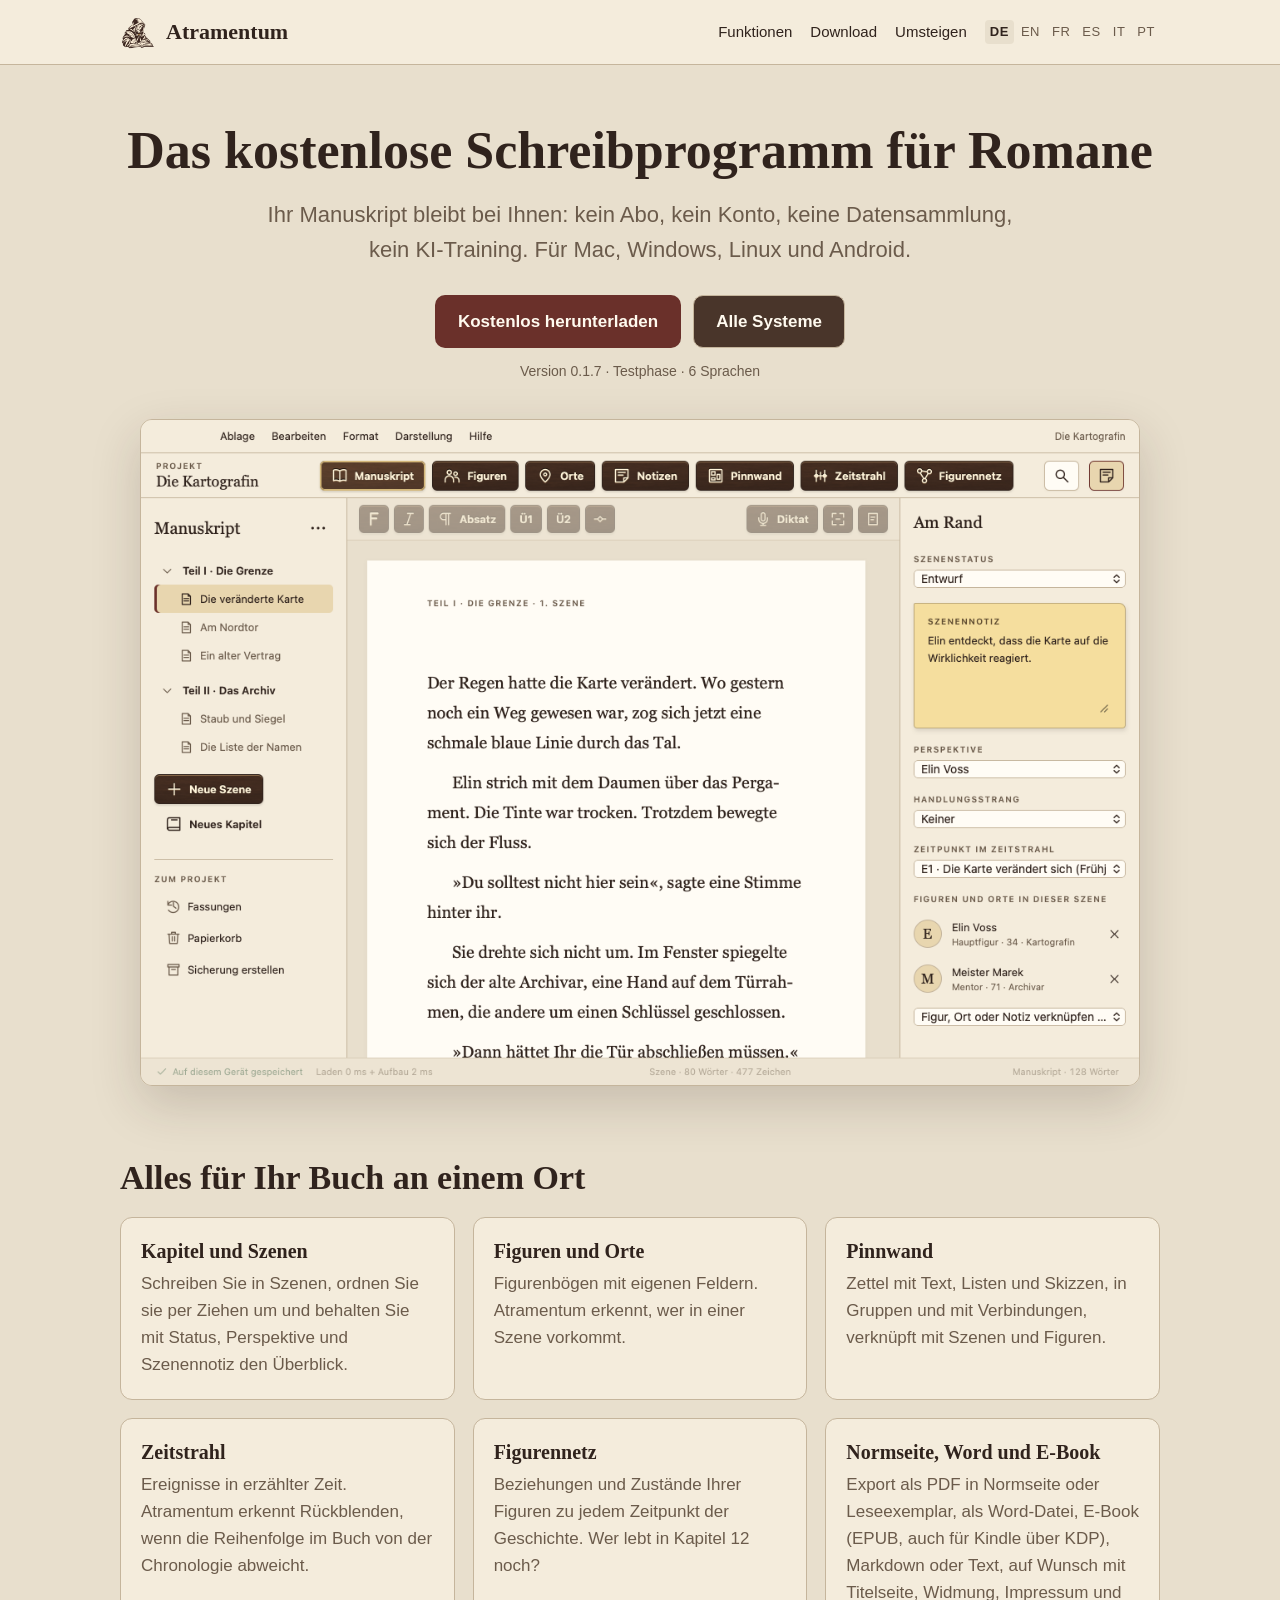
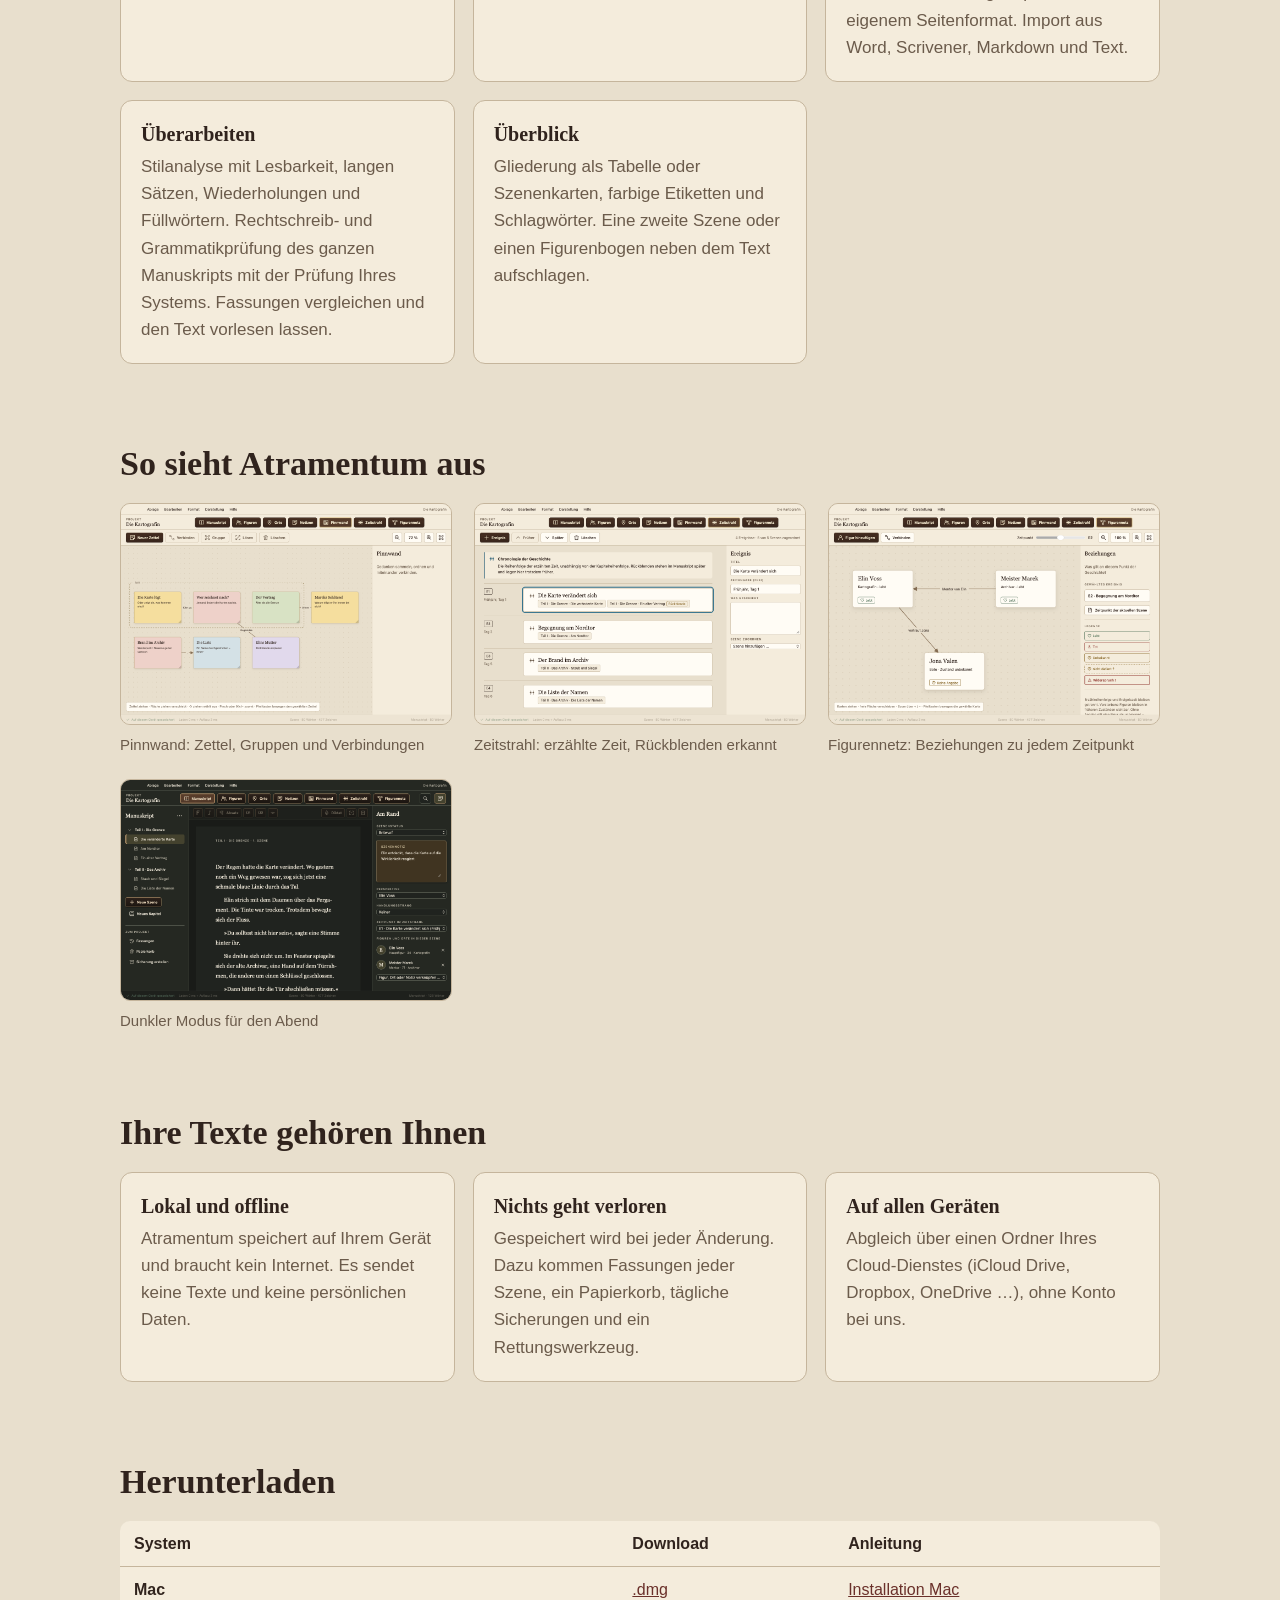
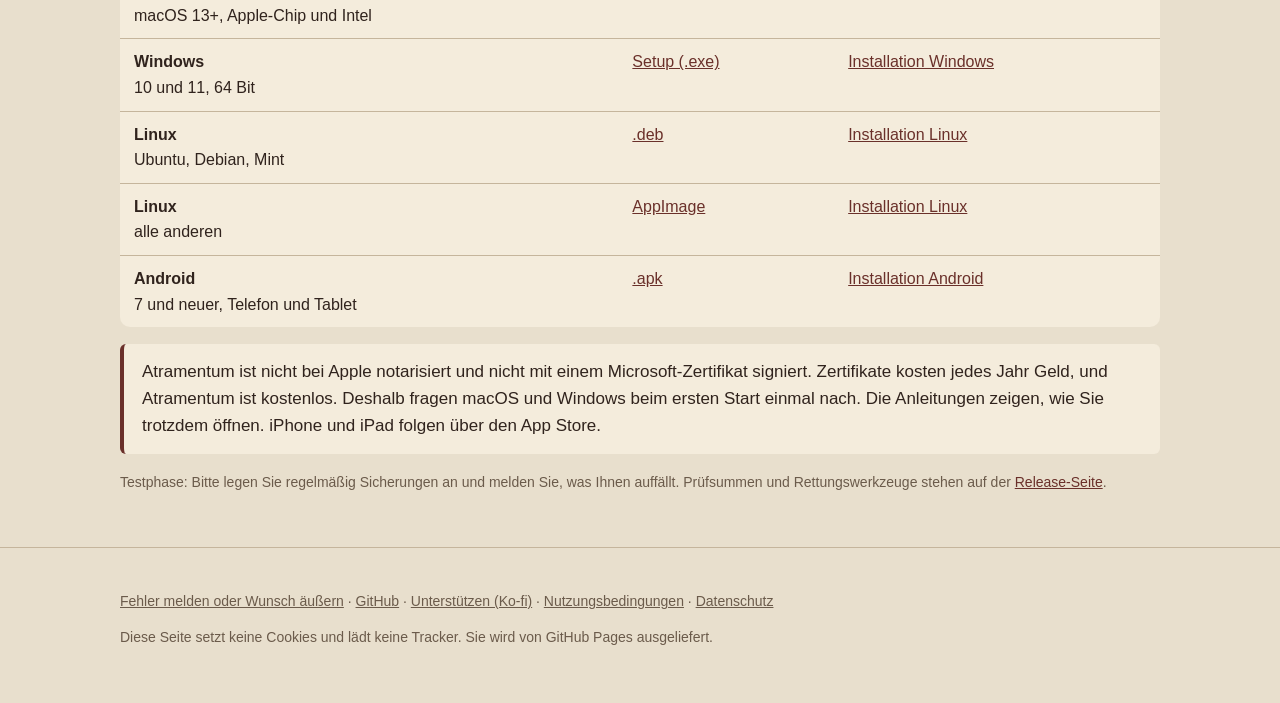
==== docs/index.html @ 3f804d1e "Webseite: Version 0.1.7" ====
<!doctype html>
<html lang="de">
<head>
<meta charset="utf-8">
<meta name="viewport" content="width=device-width, initial-scale=1">
<title>Atramentum – kostenloses Schreibprogramm für Romane</title>
<meta name="description" content="Atramentum ist ein kostenloses Schreibprogramm für Romane: Kapitel und Szenen, Figuren, Pinnwand, Zeitstrahl und Figurennetz. Offline, ohne Abo, ohne Konto. Für Mac, Windows, Linux und Android.">
<link rel="canonical" href="https://sammielpadre.github.io/Atramentum/">
<link rel="alternate" hreflang="de" href="https://sammielpadre.github.io/Atramentum/">
<link rel="alternate" hreflang="en" href="https://sammielpadre.github.io/Atramentum/en/">
<link rel="alternate" hreflang="fr" href="https://sammielpadre.github.io/Atramentum/fr/">
<link rel="alternate" hreflang="es" href="https://sammielpadre.github.io/Atramentum/es/">
<link rel="alternate" hreflang="it" href="https://sammielpadre.github.io/Atramentum/it/">
<link rel="alternate" hreflang="pt" href="https://sammielpadre.github.io/Atramentum/pt/">
<link rel="alternate" hreflang="x-default" href="https://sammielpadre.github.io/Atramentum/en/">
<meta property="og:type" content="website">
<meta property="og:title" content="Atramentum – kostenloses Schreibprogramm für Romane">
<meta property="og:description" content="Kein Abo, kein Konto, keine Datensammlung, kein KI-Training. Für Mac, Windows, Linux und Android.">
<meta property="og:image" content="https://sammielpadre.github.io/Atramentum/vorschau.png">
<meta property="og:url" content="https://sammielpadre.github.io/Atramentum/">
<meta name="twitter:card" content="summary_large_image">
<link rel="icon" type="image/png" href="symbol.png">
<link rel="stylesheet" href="seite.css">
<script type="application/ld+json">
{"@context":"https://schema.org","@type":"SoftwareApplication","name":"Atramentum","applicationCategory":"ProductivityApplication",
 "operatingSystem":"macOS, Windows, Linux, Android","offers":{"@type":"Offer","price":"0","priceCurrency":"EUR"},
 "url":"https://sammielpadre.github.io/Atramentum/","inLanguage":["de","en","fr","es","pt","it"]}
</script>
</head>
<body>
<header class="kopf">
  <div class="huelle">
    <a class="marke" href="./"><img src="symbol.png" alt="" width="36" height="36">Atramentum</a>
    <nav class="oben" aria-label="Hauptmenü">
      <a href="#funktionen">Funktionen</a>
      <a href="#download">Download</a>
      <a href="alternative.html">Umsteigen</a>
      <span class="sprachwahl" aria-label="Language"><a href="./" lang="de" title="Deutsch" aria-current="true">DE</a><a href="en/" hreflang="en" lang="en" title="English">EN</a><a href="fr/" hreflang="fr" lang="fr" title="Français">FR</a><a href="es/" hreflang="es" lang="es" title="Español">ES</a><a href="it/" hreflang="it" lang="it" title="Italiano">IT</a><a href="pt/" hreflang="pt" lang="pt" title="Português">PT</a></span>
    </nav>
  </div>
</header>

<main>
  <div class="huelle held">
    <h1>Das kostenlose Schreibprogramm für Romane</h1>
    <p class="unterzeile">Ihr Manuskript bleibt bei Ihnen: kein Abo, kein Konto, keine Datensammlung, kein KI-Training. Für Mac, Windows, Linux und Android.</p>
    <div class="knoepfe">
      <a class="knopf haupt" href="https://github.com/SammiElPadre/Atramentum/releases/latest" data-hauptdownload="Für {system} herunterladen">Kostenlos herunterladen</a>
      <a class="knopf" href="#download">Alle Systeme</a>
    </div>
    <p class="klein">Version <span data-version>0.1.7</span> · Testphase · 6 Sprachen<span data-downloads hidden> · <span data-zahl></span> Downloads</span></p>
    <img class="bildschirm" src="bilder/manuskript.png" width="1200" height="800" alt="Atramentum mit Kapiteln und Szenen links, dem Text in der Mitte und den Szenenangaben am Rand">
  </div>

  <section id="funktionen">
    <div class="huelle">
      <h2>Alles für Ihr Buch an einem Ort</h2>
      <div class="raster">
        <div class="karte"><h3>Kapitel und Szenen</h3><p>Schreiben Sie in Szenen, ordnen Sie sie per Ziehen um und behalten Sie mit Status, Perspektive und Szenennotiz den Überblick.</p></div>
        <div class="karte"><h3>Figuren und Orte</h3><p>Figurenbögen mit eigenen Feldern. Atramentum erkennt, wer in einer Szene vorkommt.</p></div>
        <div class="karte"><h3>Pinnwand</h3><p>Zettel mit Text, Listen und Skizzen, in Gruppen und mit Verbindungen, verknüpft mit Szenen und Figuren.</p></div>
        <div class="karte"><h3>Zeitstrahl</h3><p>Ereignisse in erzählter Zeit. Atramentum erkennt Rückblenden, wenn die Reihenfolge im Buch von der Chronologie abweicht.</p></div>
        <div class="karte"><h3>Figurennetz</h3><p>Beziehungen und Zustände Ihrer Figuren zu jedem Zeitpunkt der Geschichte. Wer lebt in Kapitel 12 noch?</p></div>
        <div class="karte"><h3>Normseite, Word und E-Book</h3><p>Export als PDF in Normseite oder Leseexemplar, als Word-Datei, E-Book (EPUB, auch für Kindle über KDP), Markdown oder Text, auf Wunsch mit Titelseite, Widmung, Impressum und eigenem Seitenformat. Import aus Word, Scrivener, Markdown und Text.</p></div>
        <div class="karte"><h3>Überarbeiten</h3><p>Stilanalyse mit Lesbarkeit, langen Sätzen, Wiederholungen und Füllwörtern. Rechtschreib- und Grammatikprüfung des ganzen Manuskripts mit der Prüfung Ihres Systems. Fassungen vergleichen und den Text vorlesen lassen.</p></div>
        <div class="karte"><h3>Überblick</h3><p>Gliederung als Tabelle oder Szenenkarten, farbige Etiketten und Schlagwörter. Eine zweite Szene oder einen Figurenbogen neben dem Text aufschlagen.</p></div>
      </div>
    </div>
  </section>

  <section>
    <div class="huelle">
      <h2>So sieht Atramentum aus</h2>
      <div class="ansichten">
        <figure><img src="bilder/pinnwand.png" width="1200" height="800" alt="Pinnwand mit farbigen Zetteln, einer Gruppe und Verbindungen" loading="lazy"><figcaption>Pinnwand: Zettel, Gruppen und Verbindungen</figcaption></figure>
        <figure><img src="bilder/zeitstrahl.png" width="1200" height="800" alt="Zeitstrahl mit Ereignissen und zugeordneten Szenen" loading="lazy"><figcaption>Zeitstrahl: erzählte Zeit, Rückblenden erkannt</figcaption></figure>
        <figure><img src="bilder/figurennetz.png" width="1200" height="800" alt="Figurennetz mit drei Figuren und ihren Beziehungen" loading="lazy"><figcaption>Figurennetz: Beziehungen zu jedem Zeitpunkt</figcaption></figure>
        <figure><img src="bilder/manuskript-dunkel.png" width="1200" height="800" alt="Manuskript im dunklen Modus" loading="lazy"><figcaption>Dunkler Modus für den Abend</figcaption></figure>
      </div>
    </div>
  </section>

  <section>
    <div class="huelle">
      <h2>Ihre Texte gehören Ihnen</h2>
      <div class="raster">
        <div class="karte"><h3>Lokal und offline</h3><p>Atramentum speichert auf Ihrem Gerät und braucht kein Internet. Es sendet keine Texte und keine persönlichen Daten.</p></div>
        <div class="karte"><h3>Nichts geht verloren</h3><p>Gespeichert wird bei jeder Änderung. Dazu kommen Fassungen jeder Szene, ein Papierkorb, tägliche Sicherungen und ein Rettungswerkzeug.</p></div>
        <div class="karte"><h3>Auf allen Geräten</h3><p>Abgleich über einen Ordner Ihres Cloud-Dienstes (iCloud Drive, Dropbox, OneDrive …), ohne Konto bei uns.</p></div>
      </div>
    </div>
  </section>

  <section id="download">
    <div class="huelle">
      <h2>Herunterladen</h2>
      <div class="tabelle-huelle">
        <table>
          <thead><tr><th>System</th><th>Download</th><th>Anleitung</th></tr></thead>
          <tbody>
            <tr><td><strong>Mac</strong><br>macOS 13+, Apple-Chip und Intel</td><td><a data-plattform="mac" href="https://github.com/SammiElPadre/Atramentum/releases/latest">.dmg</a></td><td><a href="https://github.com/SammiElPadre/Atramentum/blob/main/docs/Installation-Mac.txt">Installation Mac</a></td></tr>
            <tr><td><strong>Windows</strong><br>10 und 11, 64 Bit</td><td><a data-plattform="windows" href="https://github.com/SammiElPadre/Atramentum/releases/latest">Setup (.exe)</a></td><td><a href="https://github.com/SammiElPadre/Atramentum/blob/main/docs/Installation-Windows.txt">Installation Windows</a></td></tr>
            <tr><td><strong>Linux</strong><br>Ubuntu, Debian, Mint</td><td><a data-plattform="linux-deb" href="https://github.com/SammiElPadre/Atramentum/releases/latest">.deb</a></td><td><a href="https://github.com/SammiElPadre/Atramentum/blob/main/docs/Installation-Linux.txt">Installation Linux</a></td></tr>
            <tr><td><strong>Linux</strong><br>alle anderen</td><td><a data-plattform="linux-appimage" href="https://github.com/SammiElPadre/Atramentum/releases/latest">AppImage</a></td><td><a href="https://github.com/SammiElPadre/Atramentum/blob/main/docs/Installation-Linux.txt">Installation Linux</a></td></tr>
            <tr><td><strong>Android</strong><br>7 und neuer, Telefon und Tablet</td><td><a data-plattform="android" href="https://github.com/SammiElPadre/Atramentum/releases/latest">.apk</a></td><td><a href="https://github.com/SammiElPadre/Atramentum/blob/main/docs/Installation-Android.txt">Installation Android</a></td></tr>
          </tbody>
        </table>
      </div>
      <p class="hinweis">Atramentum ist nicht bei Apple notarisiert und nicht mit einem Microsoft-Zertifikat signiert. Zertifikate kosten jedes Jahr Geld, und Atramentum ist kostenlos. Deshalb fragen macOS und Windows beim ersten Start einmal nach. Die Anleitungen zeigen, wie Sie trotzdem öffnen. iPhone und iPad folgen über den App Store.</p>
      <p class="klein">Testphase: Bitte legen Sie regelmäßig Sicherungen an und melden Sie, was Ihnen auffällt. Prüfsummen und Rettungswerkzeuge stehen auf der <a href="https://github.com/SammiElPadre/Atramentum/releases/latest">Release-Seite</a>.</p>
    </div>
  </section>
</main>

<footer class="fuss">
  <div class="huelle">
    <p><a href="https://github.com/SammiElPadre/Atramentum/issues/new/choose">Fehler melden oder Wunsch äußern</a> · <a href="https://github.com/SammiElPadre/Atramentum">GitHub</a> · <a href="https://ko-fi.com/sammielpadre">Unterstützen (Ko-fi)</a> · <a href="https://github.com/SammiElPadre/Atramentum/blob/main/LIZENZ.txt">Nutzungsbedingungen</a> · <a href="datenschutz.html">Datenschutz</a></p>
    <p>Diese Seite setzt keine Cookies und lädt keine Tracker. Sie wird von GitHub Pages ausgeliefert.</p>
  </div>
</footer>
<script src="seite.js"></script>
</body>
</html>
---- docs/seite.css ----
/* Webseite von Atramentum: Farben wie in der App (tokens.css), keine externen Schriften oder Skripte. */
:root {
  --canvas: #E8DFCD; --surface: #F4ECDC; --ink: #30231D; --muted: #6B5B4B; --border: #C5B59C;
  --accent: #6A302A; --accent-text: #FFFAEF; --wood: #49352A; --wood-text: #FFFAEF; --paper: #FFFDF8;
  --serif: "Iowan Old Style", "Palatino Linotype", Palatino, "Book Antiqua", Georgia, serif;
  --sans: -apple-system, BlinkMacSystemFont, "Segoe UI", Roboto, "Helvetica Neue", Arial, sans-serif;
  color-scheme: light dark;
}
@media (prefers-color-scheme: dark) {
  :root {
    --canvas: #191B18; --surface: #252822; --ink: #EEE7D8; --muted: #B9B4A5; --border: #74796B;
    --accent: #E0B583; --accent-text: #272117; --wood: #36291F; --wood-text: #EEE7D8; --paper: #2B2E28;
  }
}
* { box-sizing: border-box; }
html { -webkit-text-size-adjust: 100%; }
body { margin: 0; background: var(--canvas); color: var(--ink); font: 17px/1.6 var(--sans); }
a { color: var(--accent); }
img { max-width: 100%; height: auto; display: block; }
.huelle { max-width: 1080px; margin: 0 auto; padding: 0 20px; }

header.kopf { background: var(--surface); border-bottom: 1px solid var(--border); }
header.kopf .huelle { display: flex; align-items: center; gap: 12px; min-height: 64px; flex-wrap: wrap; }
.marke { display: flex; align-items: center; gap: 10px; text-decoration: none; color: var(--ink); font: 600 22px var(--serif); margin-right: auto; }
.marke img { width: 36px; height: 36px; }
nav.oben { display: flex; gap: 18px; flex-wrap: wrap; font-size: 15px; }
nav.oben a { color: var(--ink); text-decoration: none; }
nav.oben a:hover { text-decoration: underline; }

.held { padding: 56px 0 32px; text-align: center; }
.held h1 { font: 600 clamp(32px, 6vw, 52px)/1.15 var(--serif); margin: 0 0 16px; }
.held .unterzeile { font-size: clamp(18px, 2.4vw, 22px); color: var(--muted); max-width: 760px; margin: 0 auto 28px; }
.knoepfe { display: flex; gap: 12px; justify-content: center; flex-wrap: wrap; }
.knopf { display: inline-flex; align-items: center; gap: 8px; padding: 12px 22px; border-radius: 10px; font-weight: 600;
  text-decoration: none; background: var(--wood); color: var(--wood-text); border: 1px solid var(--border); }
.knopf.haupt { background: var(--accent); color: var(--accent-text); border-color: transparent; }
.knopf:hover { filter: brightness(1.08); }
.klein { font-size: 14px; color: var(--muted); margin-top: 12px; }
.bildschirm { margin: 36px auto 0; max-width: 1000px; border-radius: 12px; overflow: hidden; border: 1px solid var(--border);
  box-shadow: 0 18px 50px rgba(48, 35, 29, 0.18); }

section { padding: 40px 0; }
h2 { font: 600 clamp(26px, 3.4vw, 34px)/1.2 var(--serif); margin: 0 0 18px; }
h3 { font: 600 20px/1.3 var(--serif); margin: 0 0 6px; }
.raster { display: grid; grid-template-columns: repeat(auto-fit, minmax(260px, 1fr)); gap: 18px; }
.karte { background: var(--surface); border: 1px solid var(--border); border-radius: 12px; padding: 20px; }
.karte p { margin: 0; color: var(--muted); }

.ansichten { display: grid; grid-template-columns: repeat(auto-fit, minmax(300px, 1fr)); gap: 22px; }
.ansichten figure { margin: 0; }
.ansichten img { border-radius: 10px; border: 1px solid var(--border); }
.ansichten figcaption { font-size: 15px; color: var(--muted); margin-top: 8px; }

.tabelle-huelle { overflow-x: auto; }
table { border-collapse: collapse; width: 100%; background: var(--surface); border-radius: 10px; overflow: hidden; font-size: 16px; }
th, td { text-align: left; padding: 10px 14px; border-bottom: 1px solid var(--border); vertical-align: top; }
th { font-weight: 600; }
tr:last-child td { border-bottom: 0; }

.hinweis { background: var(--surface); border-left: 4px solid var(--accent); padding: 14px 18px; border-radius: 6px; }
footer.fuss { border-top: 1px solid var(--border); padding: 28px 0 40px; font-size: 14px; color: var(--muted); }
footer.fuss a { color: var(--muted); }
@media (max-width: 600px) {
  .held { padding-top: 36px; }
  nav.oben { gap: 12px; }
}
/* Sprachwahl im Kopf: Kürzel, aktuelle Sprache hervorgehoben */
.sprachwahl { display: inline-flex; gap: 2px; }
nav.oben .sprachwahl a { font-size: 13px; letter-spacing: .04em; padding: 2px 5px; border-radius: 4px; color: var(--muted); }
nav.oben .sprachwahl a[aria-current] { color: var(--ink); font-weight: 600; background: var(--canvas); }
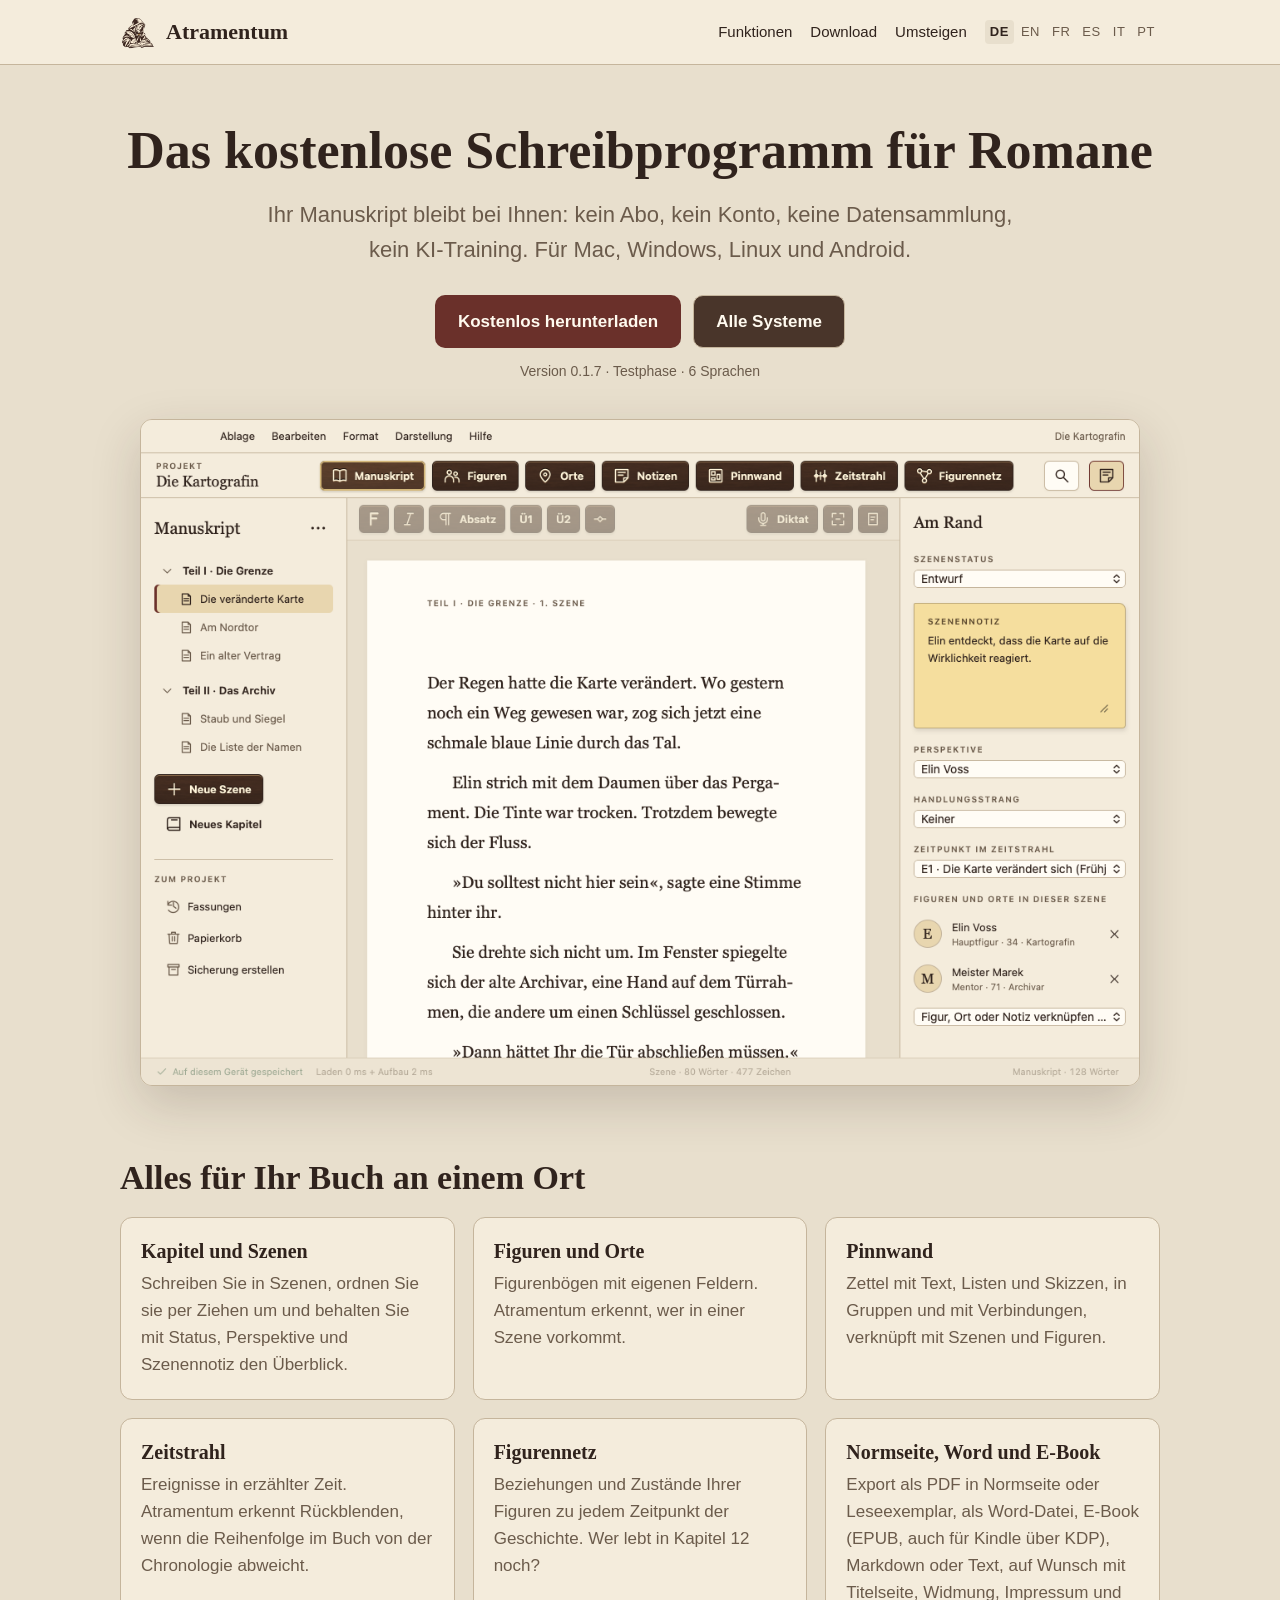
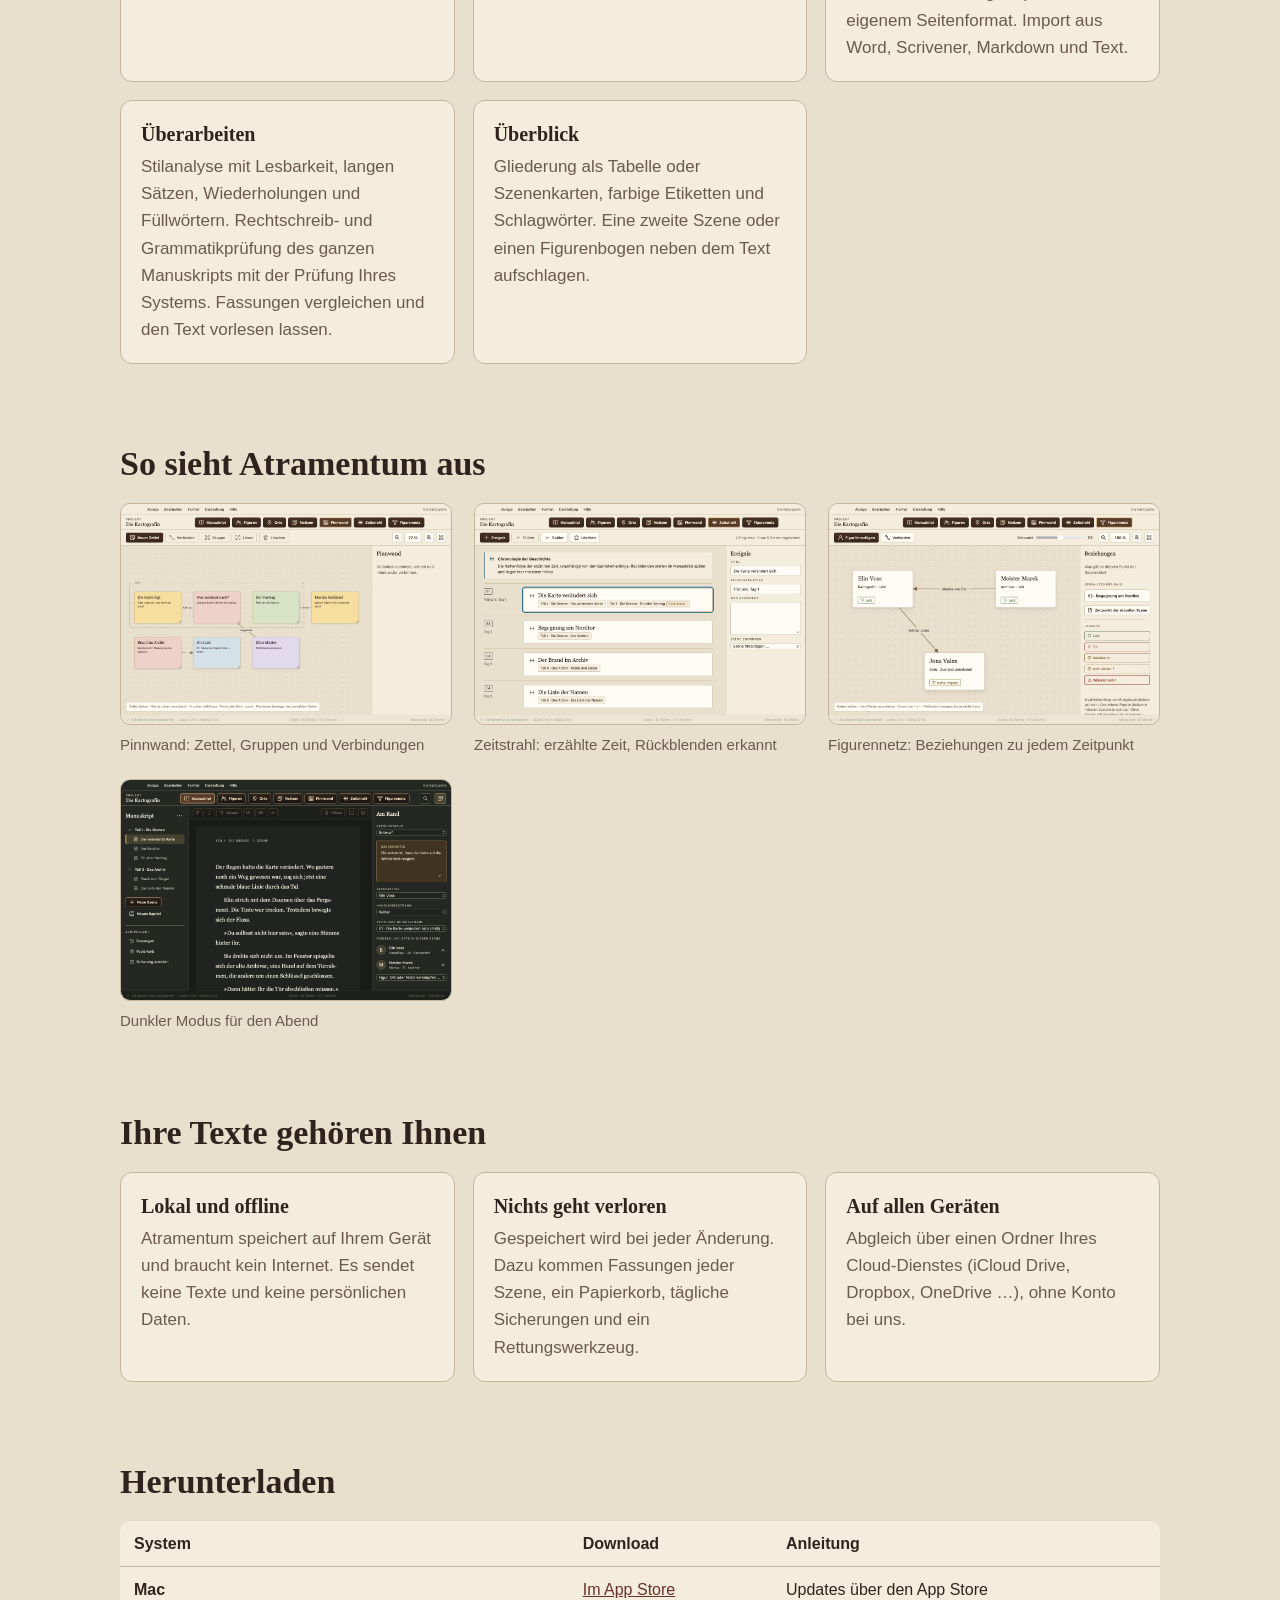
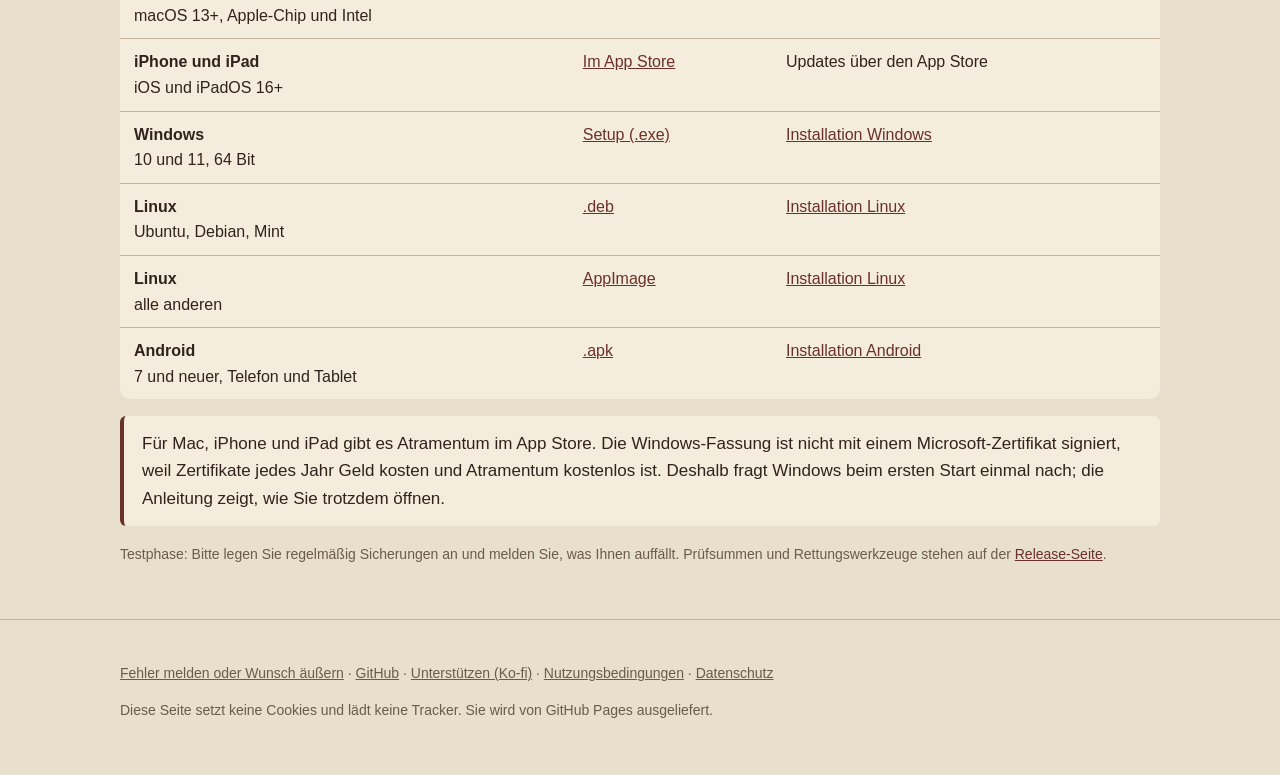
==== commit 714ff670: "Webseite: Mac, iPhone und iPad über den App Store; Hinweis zur Signatur nur noch Windows" ====
--- a/docs/index.html
+++ b/docs/index.html
@@ -98,7 +98,8 @@
         <table>
           <thead><tr><th>System</th><th>Download</th><th>Anleitung</th></tr></thead>
           <tbody>
-            <tr><td><strong>Mac</strong><br>macOS 13+, Apple-Chip und Intel</td><td><a data-plattform="mac" href="https://github.com/SammiElPadre/Atramentum/releases/latest">.dmg</a></td><td><a href="https://github.com/SammiElPadre/Atramentum/blob/main/docs/Installation-Mac.txt">Installation Mac</a></td></tr>
+            <tr><td><strong>Mac</strong><br>macOS 13+, Apple-Chip und Intel</td><td><a href="https://apps.apple.com/app/id6834542214">Im App Store</a></td><td>Updates über den App Store</td></tr>
+            <tr><td><strong>iPhone und iPad</strong><br>iOS und iPadOS 16+</td><td><a href="https://apps.apple.com/app/id6834542214">Im App Store</a></td><td>Updates über den App Store</td></tr>
             <tr><td><strong>Windows</strong><br>10 und 11, 64 Bit</td><td><a data-plattform="windows" href="https://github.com/SammiElPadre/Atramentum/releases/latest">Setup (.exe)</a></td><td><a href="https://github.com/SammiElPadre/Atramentum/blob/main/docs/Installation-Windows.txt">Installation Windows</a></td></tr>
             <tr><td><strong>Linux</strong><br>Ubuntu, Debian, Mint</td><td><a data-plattform="linux-deb" href="https://github.com/SammiElPadre/Atramentum/releases/latest">.deb</a></td><td><a href="https://github.com/SammiElPadre/Atramentum/blob/main/docs/Installation-Linux.txt">Installation Linux</a></td></tr>
             <tr><td><strong>Linux</strong><br>alle anderen</td><td><a data-plattform="linux-appimage" href="https://github.com/SammiElPadre/Atramentum/releases/latest">AppImage</a></td><td><a href="https://github.com/SammiElPadre/Atramentum/blob/main/docs/Installation-Linux.txt">Installation Linux</a></td></tr>
@@ -106,7 +107,7 @@
           </tbody>
         </table>
       </div>
-      <p class="hinweis">Atramentum ist nicht bei Apple notarisiert und nicht mit einem Microsoft-Zertifikat signiert. Zertifikate kosten jedes Jahr Geld, und Atramentum ist kostenlos. Deshalb fragen macOS und Windows beim ersten Start einmal nach. Die Anleitungen zeigen, wie Sie trotzdem öffnen. iPhone und iPad folgen über den App Store.</p>
+      <p class="hinweis">Für Mac, iPhone und iPad gibt es Atramentum im App Store. Die Windows-Fassung ist nicht mit einem Microsoft-Zertifikat signiert, weil Zertifikate jedes Jahr Geld kosten und Atramentum kostenlos ist. Deshalb fragt Windows beim ersten Start einmal nach; die Anleitung zeigt, wie Sie trotzdem öffnen.</p>
       <p class="klein">Testphase: Bitte legen Sie regelmäßig Sicherungen an und melden Sie, was Ihnen auffällt. Prüfsummen und Rettungswerkzeuge stehen auf der <a href="https://github.com/SammiElPadre/Atramentum/releases/latest">Release-Seite</a>.</p>
     </div>
   </section>
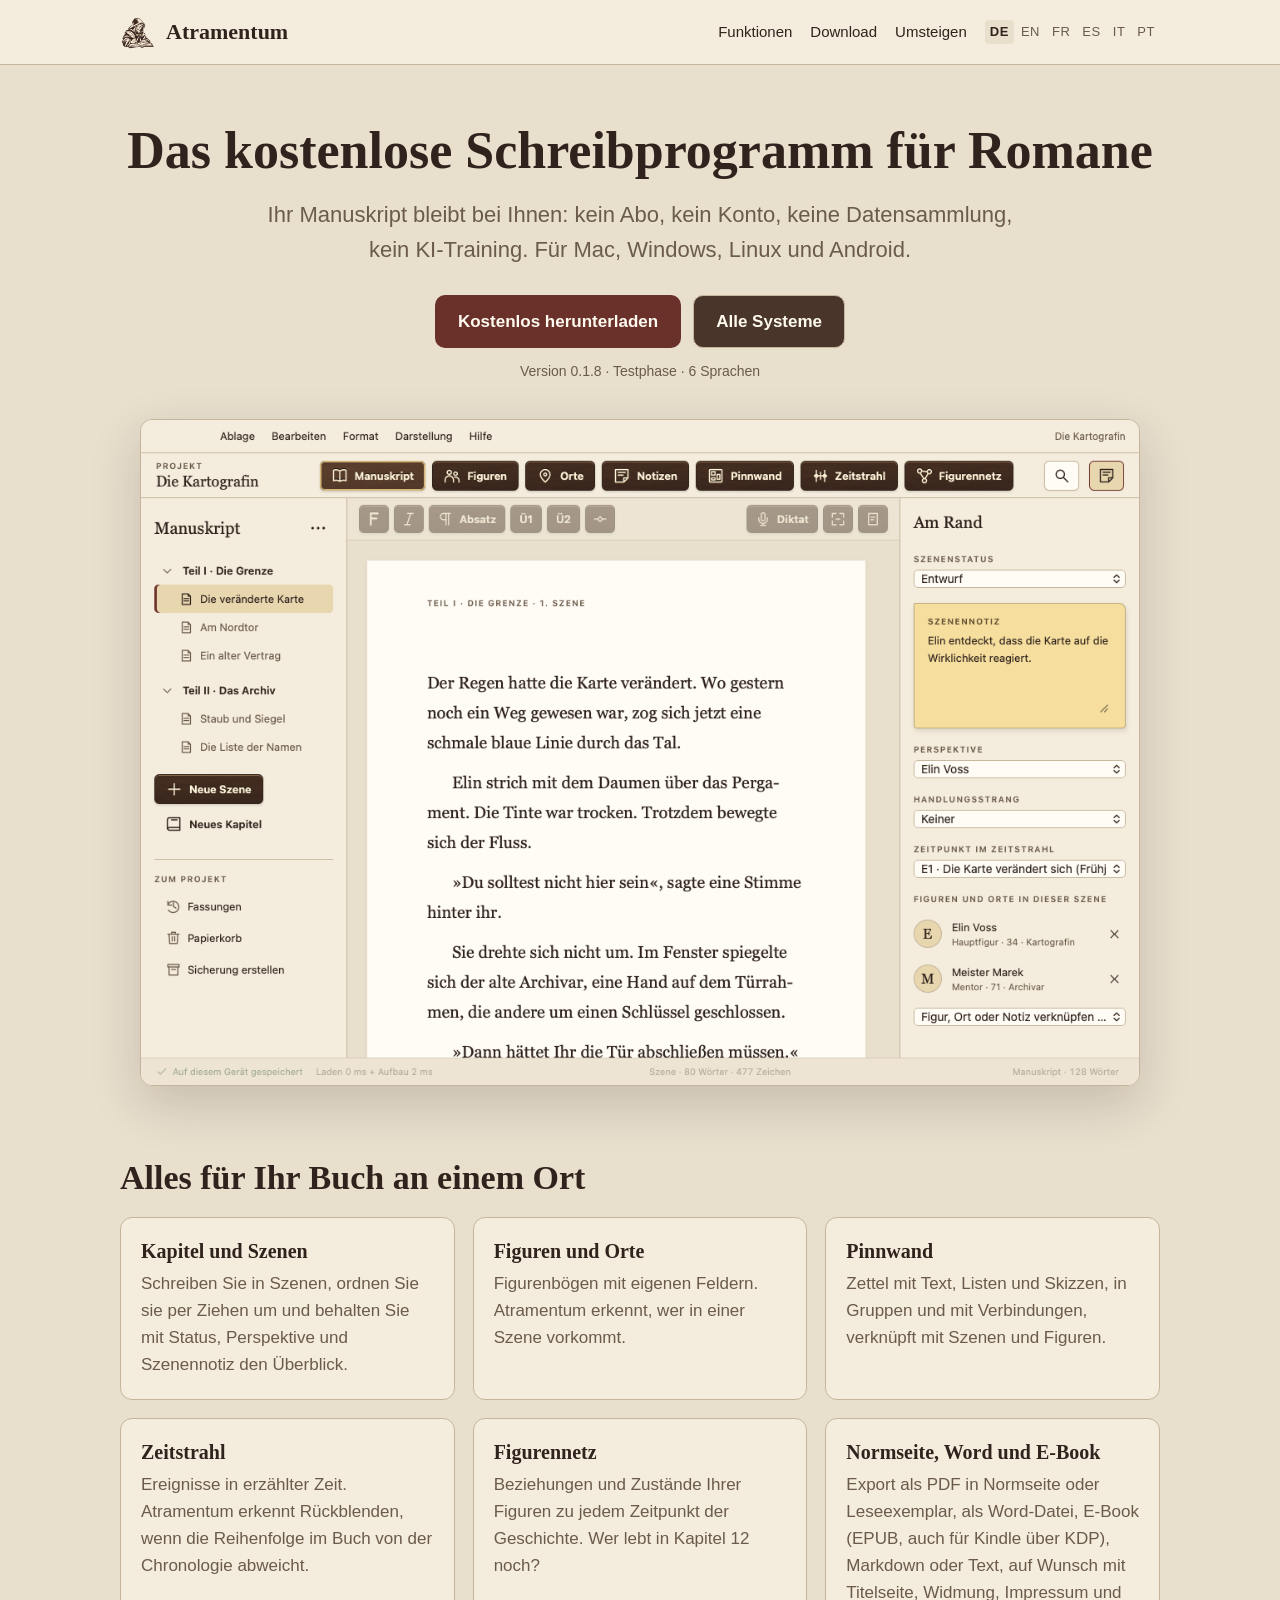
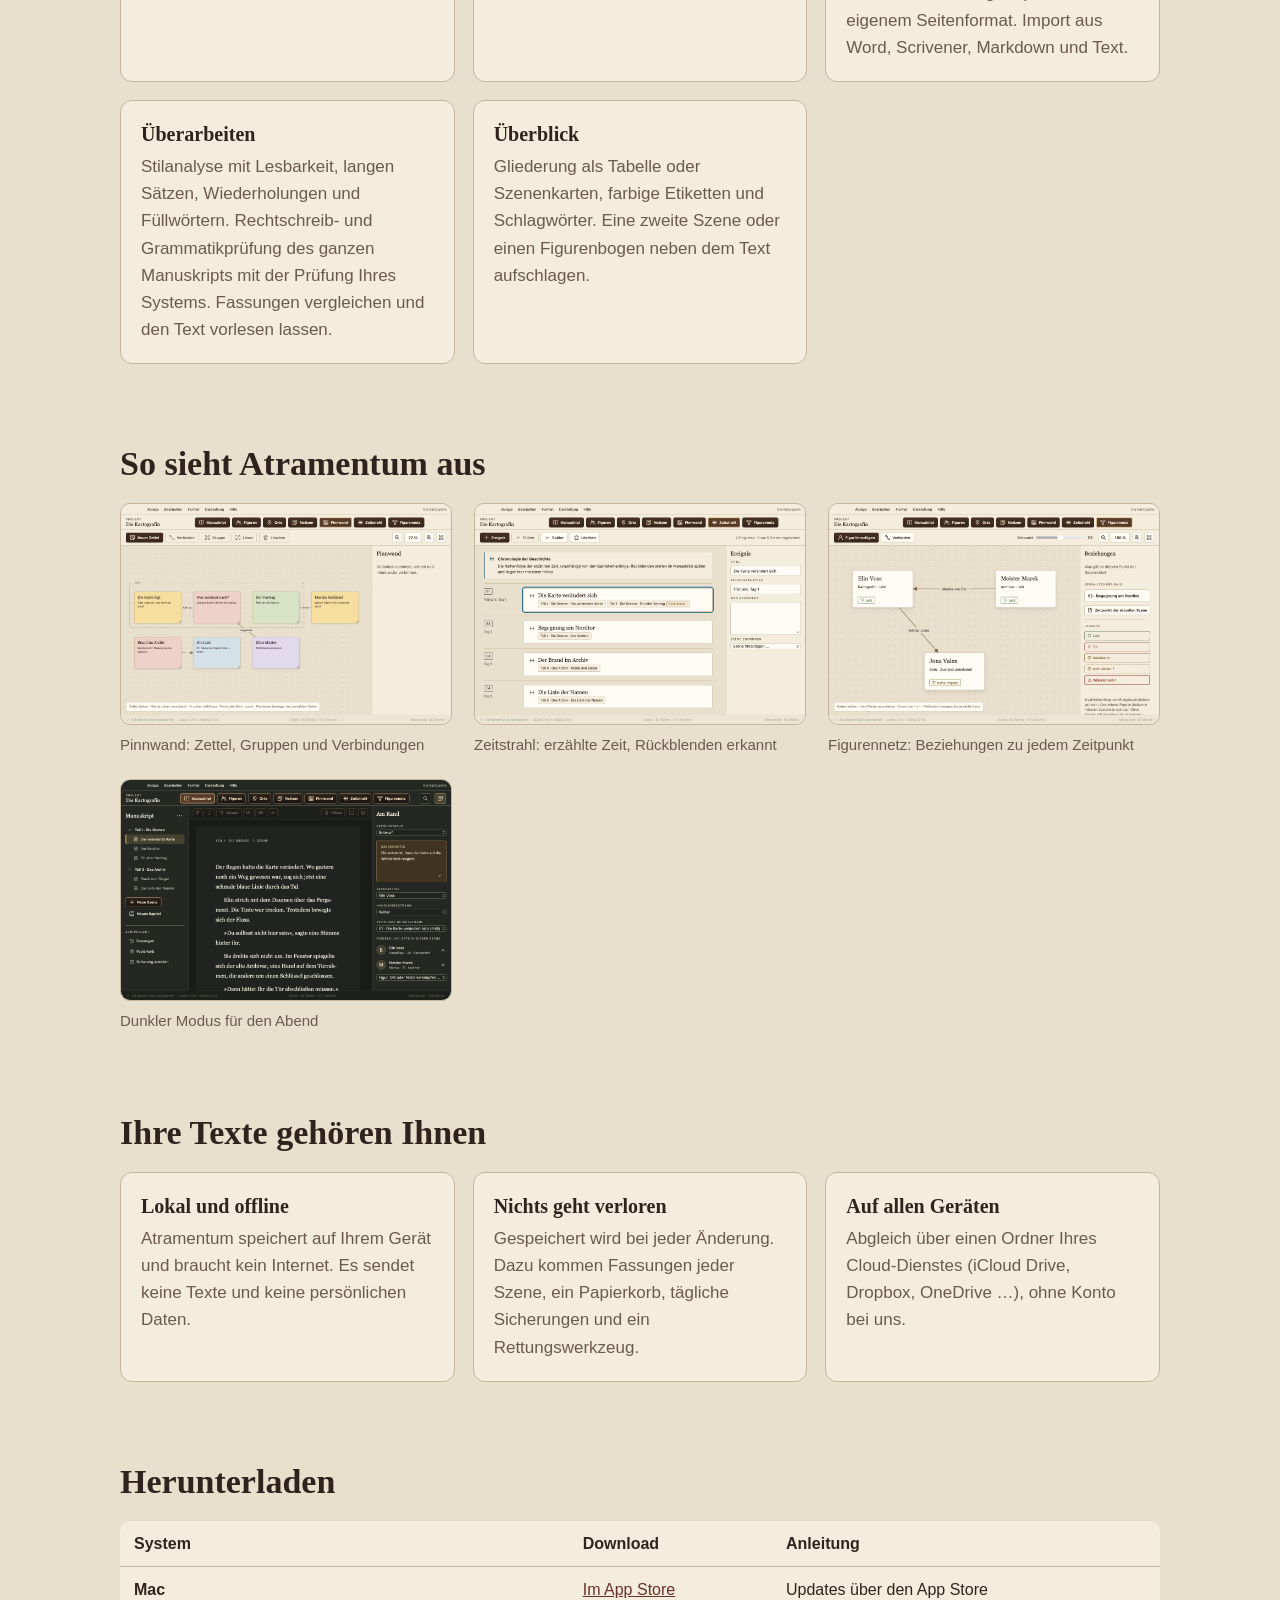
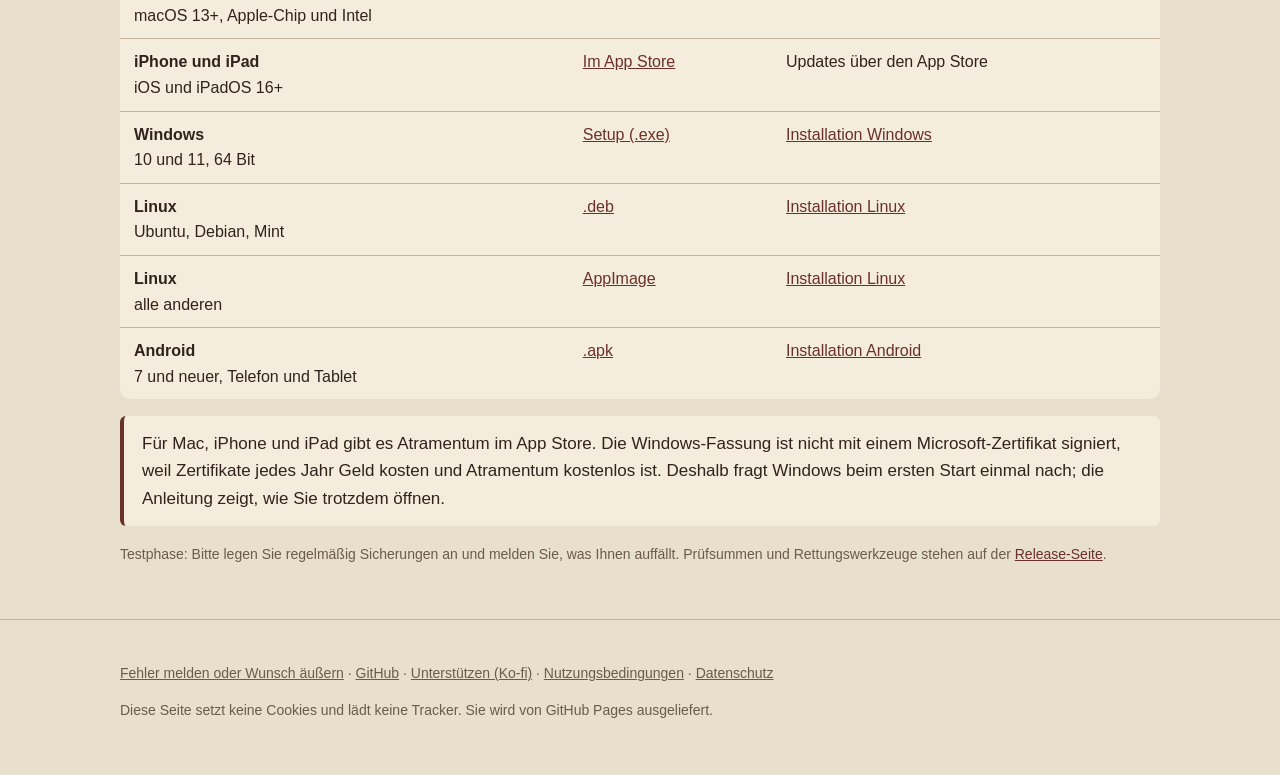
==== commit e632c204: "Webseite: Version 0.1.8" ====
--- a/docs/index.html
+++ b/docs/index.html
@@ -48,7 +48,7 @@
       <a class="knopf haupt" href="https://github.com/SammiElPadre/Atramentum/releases/latest" data-hauptdownload="Für {system} herunterladen">Kostenlos herunterladen</a>
       <a class="knopf" href="#download">Alle Systeme</a>
     </div>
-    <p class="klein">Version <span data-version>0.1.7</span> · Testphase · 6 Sprachen<span data-downloads hidden> · <span data-zahl></span> Downloads</span></p>
+    <p class="klein">Version <span data-version>0.1.8</span> · Testphase · 6 Sprachen<span data-downloads hidden> · <span data-zahl></span> Downloads</span></p>
     <img class="bildschirm" src="bilder/manuskript.png" width="1200" height="800" alt="Atramentum mit Kapiteln und Szenen links, dem Text in der Mitte und den Szenenangaben am Rand">
   </div>
 
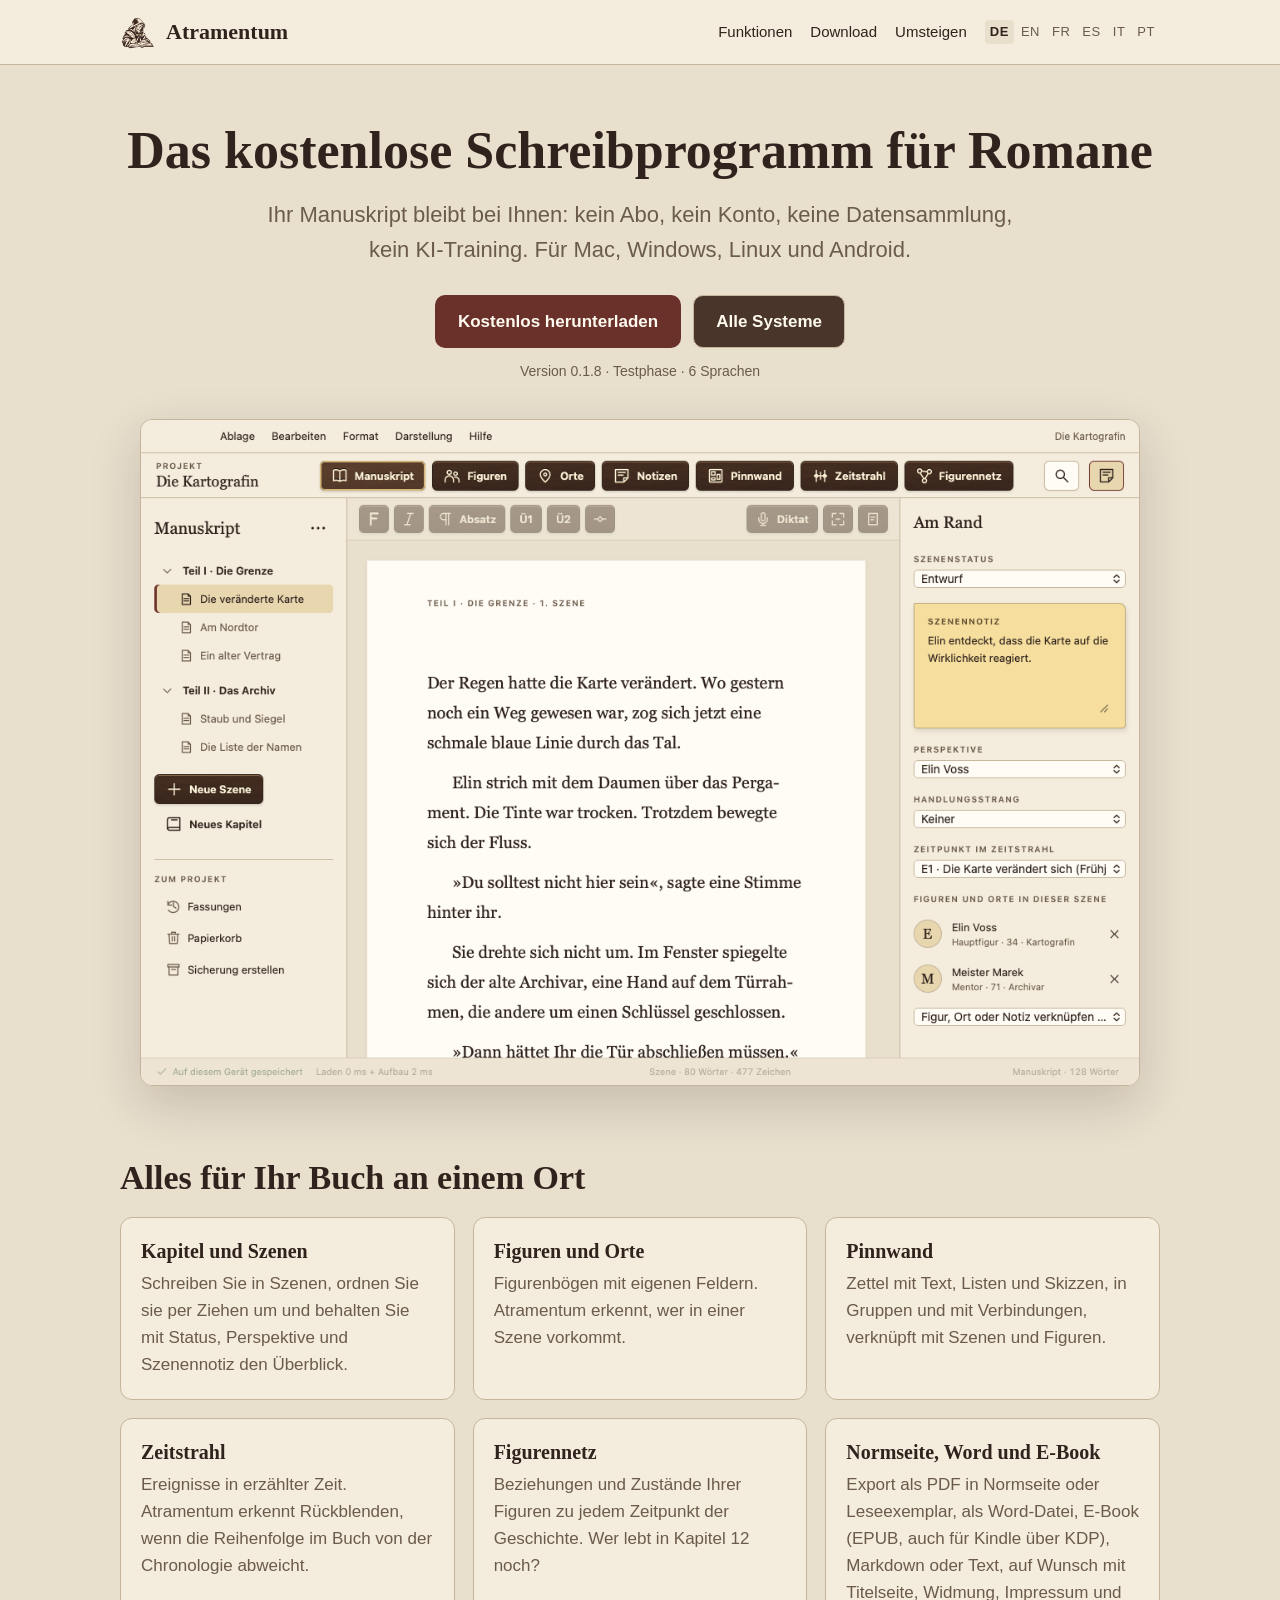
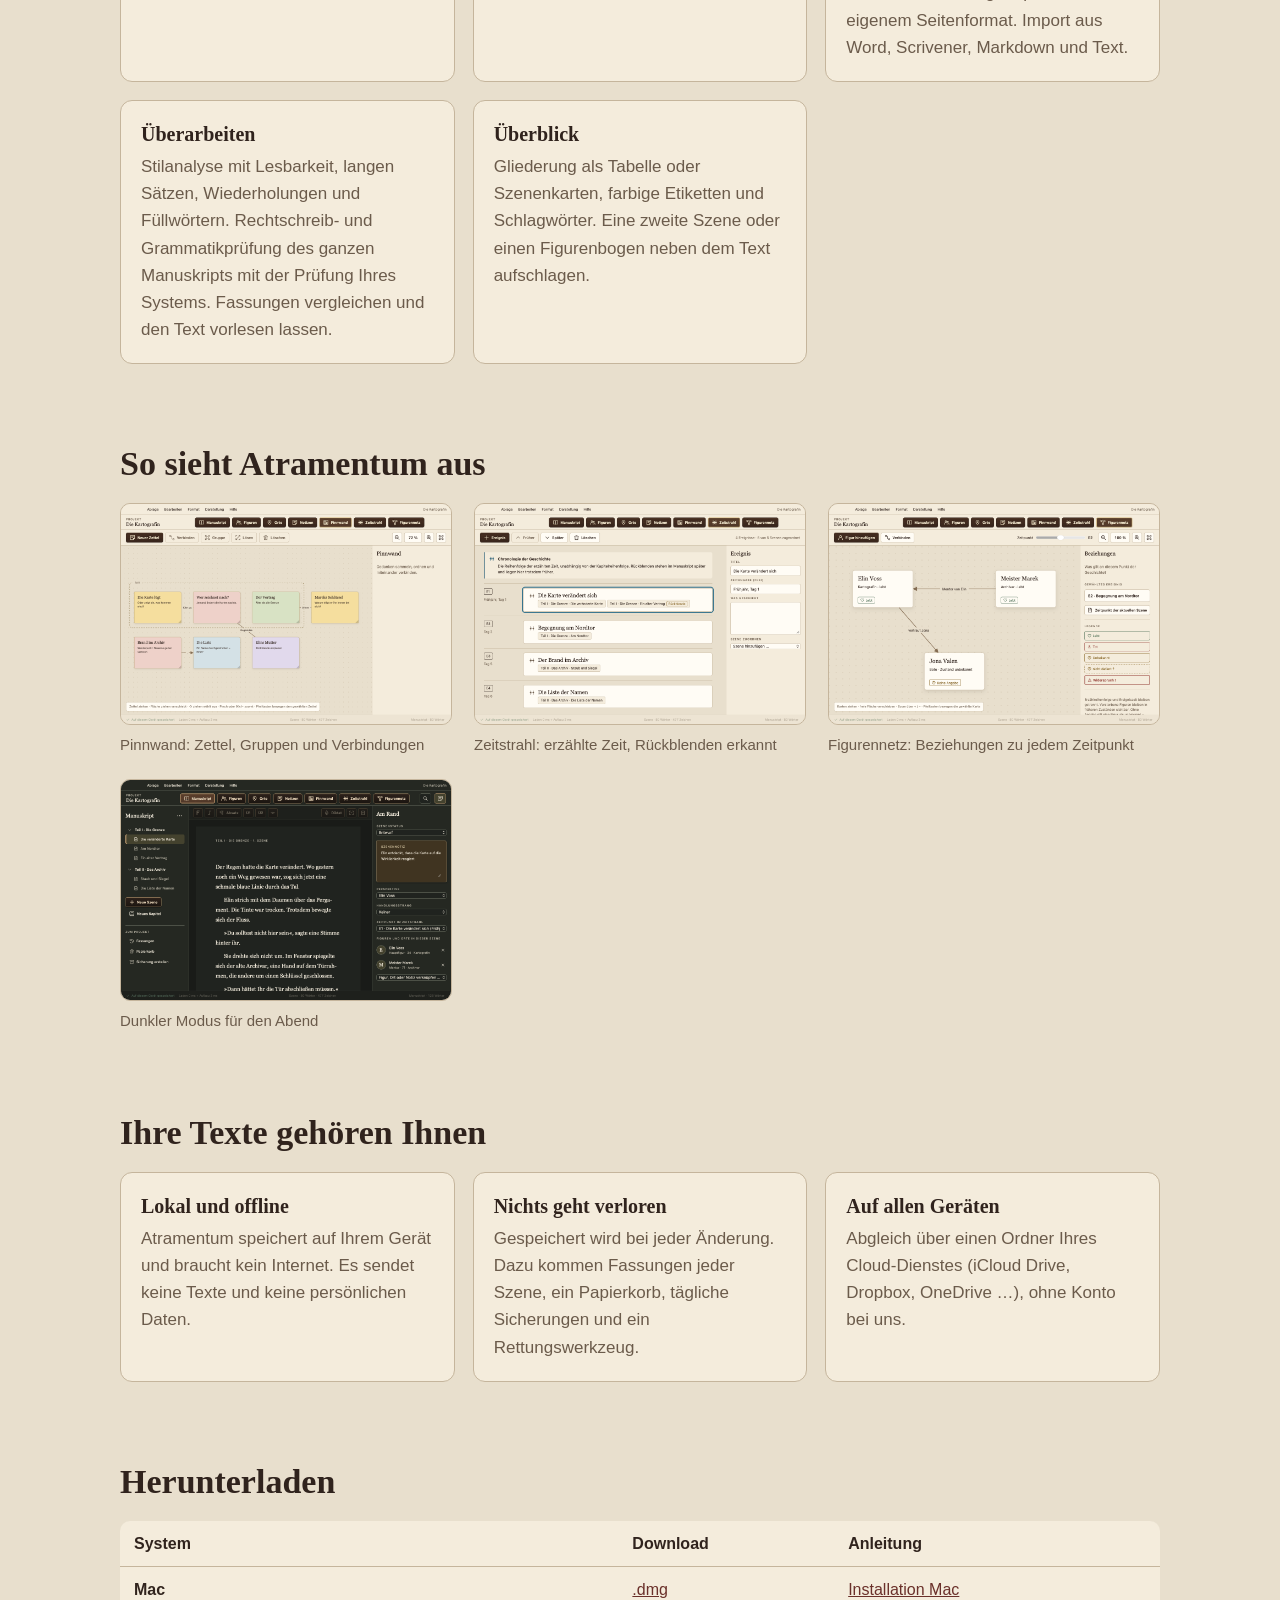
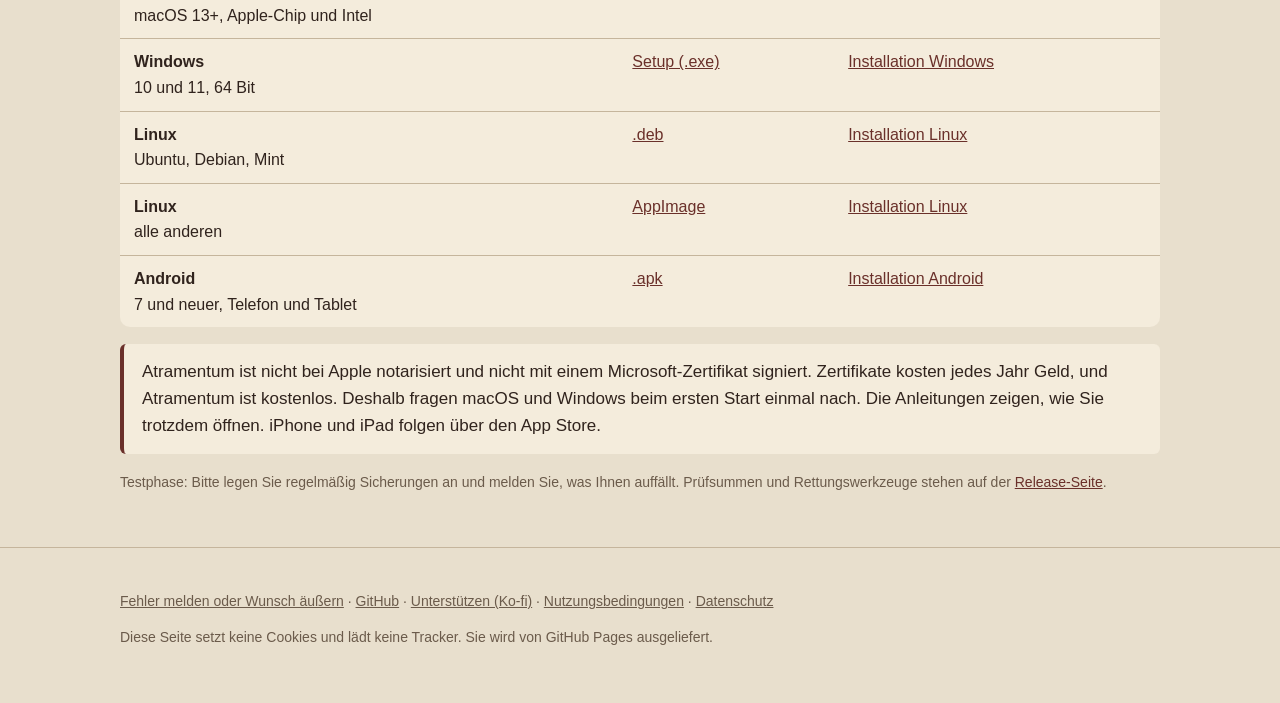
==== commit 6279ce43: "Webseite: Version 0.1.8" ====
--- a/docs/index.html
+++ b/docs/index.html
@@ -98,8 +98,7 @@
         <table>
           <thead><tr><th>System</th><th>Download</th><th>Anleitung</th></tr></thead>
           <tbody>
-            <tr><td><strong>Mac</strong><br>macOS 13+, Apple-Chip und Intel</td><td><a href="https://apps.apple.com/app/id6834542214">Im App Store</a></td><td>Updates über den App Store</td></tr>
-            <tr><td><strong>iPhone und iPad</strong><br>iOS und iPadOS 16+</td><td><a href="https://apps.apple.com/app/id6834542214">Im App Store</a></td><td>Updates über den App Store</td></tr>
+            <tr><td><strong>Mac</strong><br>macOS 13+, Apple-Chip und Intel</td><td><a data-plattform="mac" href="https://github.com/SammiElPadre/Atramentum/releases/latest">.dmg</a></td><td><a href="https://github.com/SammiElPadre/Atramentum/blob/main/docs/Installation-Mac.txt">Installation Mac</a></td></tr>
             <tr><td><strong>Windows</strong><br>10 und 11, 64 Bit</td><td><a data-plattform="windows" href="https://github.com/SammiElPadre/Atramentum/releases/latest">Setup (.exe)</a></td><td><a href="https://github.com/SammiElPadre/Atramentum/blob/main/docs/Installation-Windows.txt">Installation Windows</a></td></tr>
             <tr><td><strong>Linux</strong><br>Ubuntu, Debian, Mint</td><td><a data-plattform="linux-deb" href="https://github.com/SammiElPadre/Atramentum/releases/latest">.deb</a></td><td><a href="https://github.com/SammiElPadre/Atramentum/blob/main/docs/Installation-Linux.txt">Installation Linux</a></td></tr>
             <tr><td><strong>Linux</strong><br>alle anderen</td><td><a data-plattform="linux-appimage" href="https://github.com/SammiElPadre/Atramentum/releases/latest">AppImage</a></td><td><a href="https://github.com/SammiElPadre/Atramentum/blob/main/docs/Installation-Linux.txt">Installation Linux</a></td></tr>
@@ -107,7 +106,7 @@
           </tbody>
         </table>
       </div>
-      <p class="hinweis">Für Mac, iPhone und iPad gibt es Atramentum im App Store. Die Windows-Fassung ist nicht mit einem Microsoft-Zertifikat signiert, weil Zertifikate jedes Jahr Geld kosten und Atramentum kostenlos ist. Deshalb fragt Windows beim ersten Start einmal nach; die Anleitung zeigt, wie Sie trotzdem öffnen.</p>
+      <p class="hinweis">Atramentum ist nicht bei Apple notarisiert und nicht mit einem Microsoft-Zertifikat signiert. Zertifikate kosten jedes Jahr Geld, und Atramentum ist kostenlos. Deshalb fragen macOS und Windows beim ersten Start einmal nach. Die Anleitungen zeigen, wie Sie trotzdem öffnen. iPhone und iPad folgen über den App Store.</p>
       <p class="klein">Testphase: Bitte legen Sie regelmäßig Sicherungen an und melden Sie, was Ihnen auffällt. Prüfsummen und Rettungswerkzeuge stehen auf der <a href="https://github.com/SammiElPadre/Atramentum/releases/latest">Release-Seite</a>.</p>
     </div>
   </section>
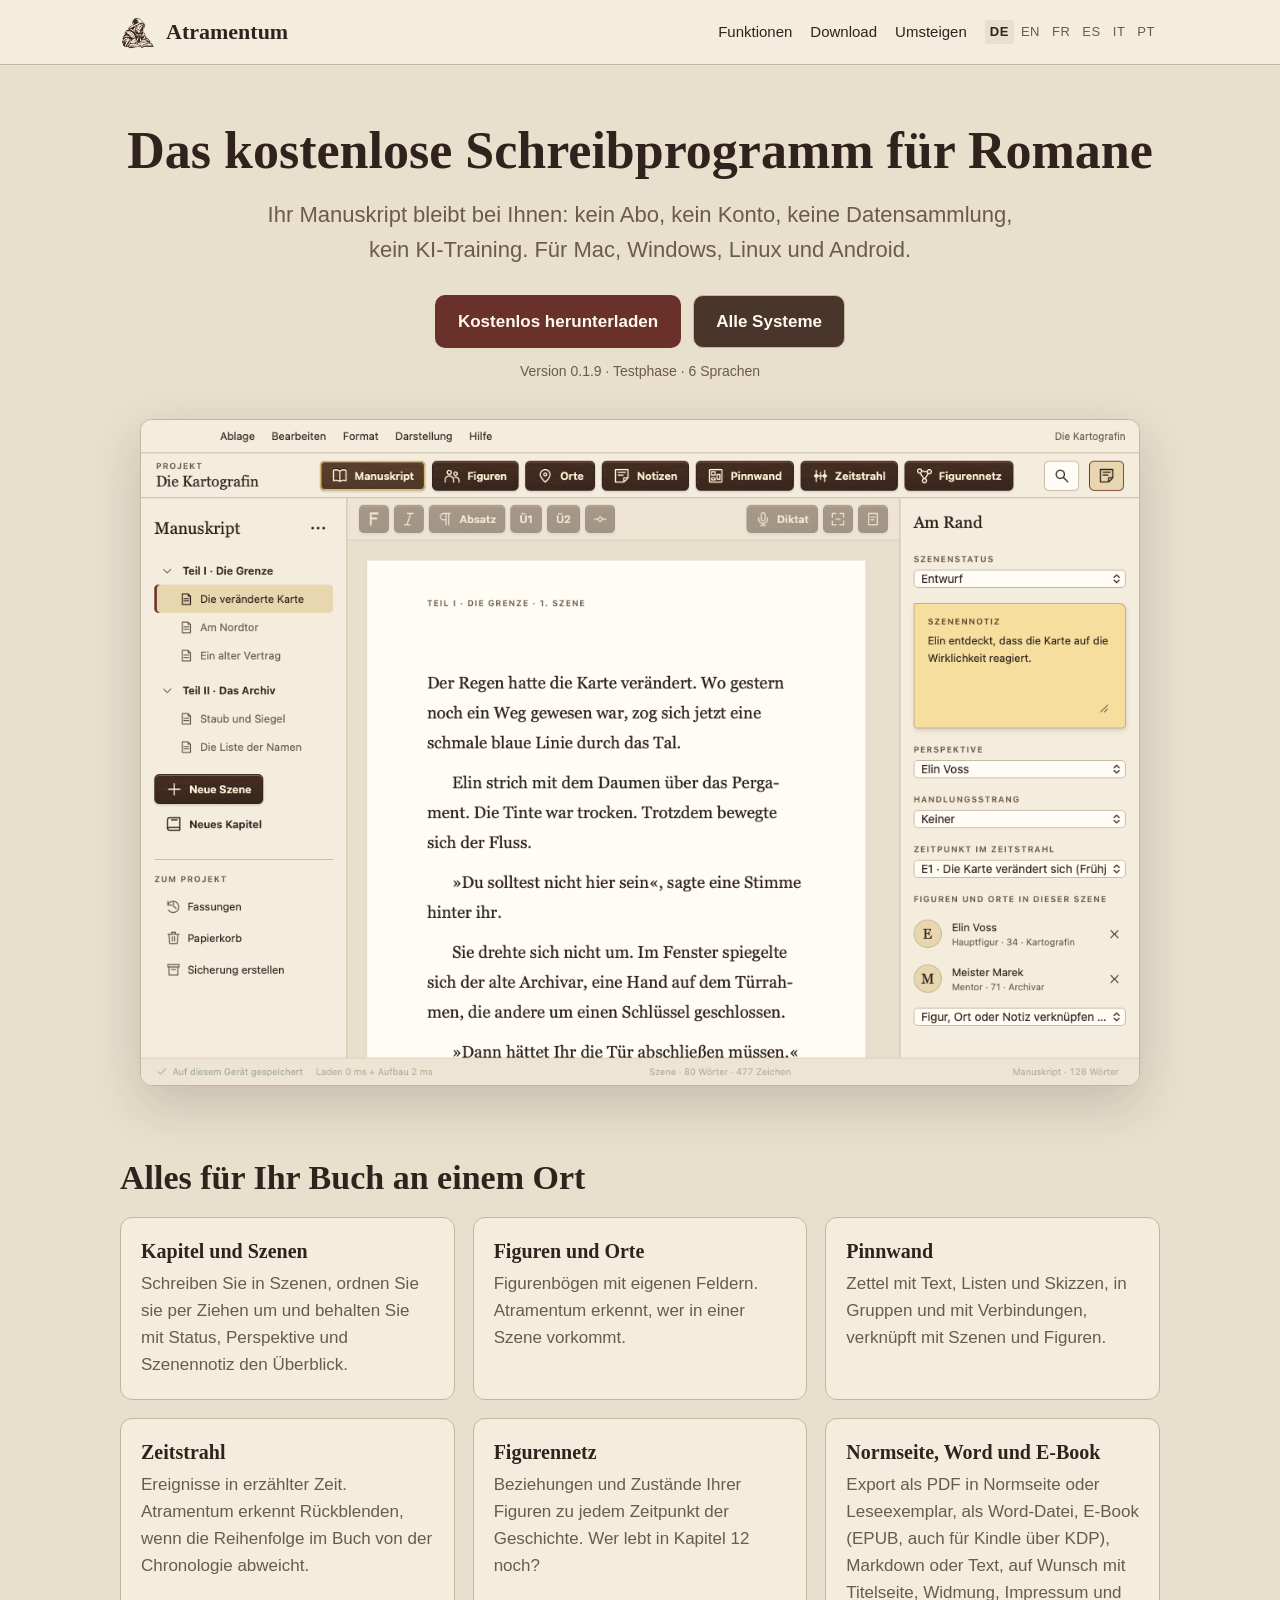
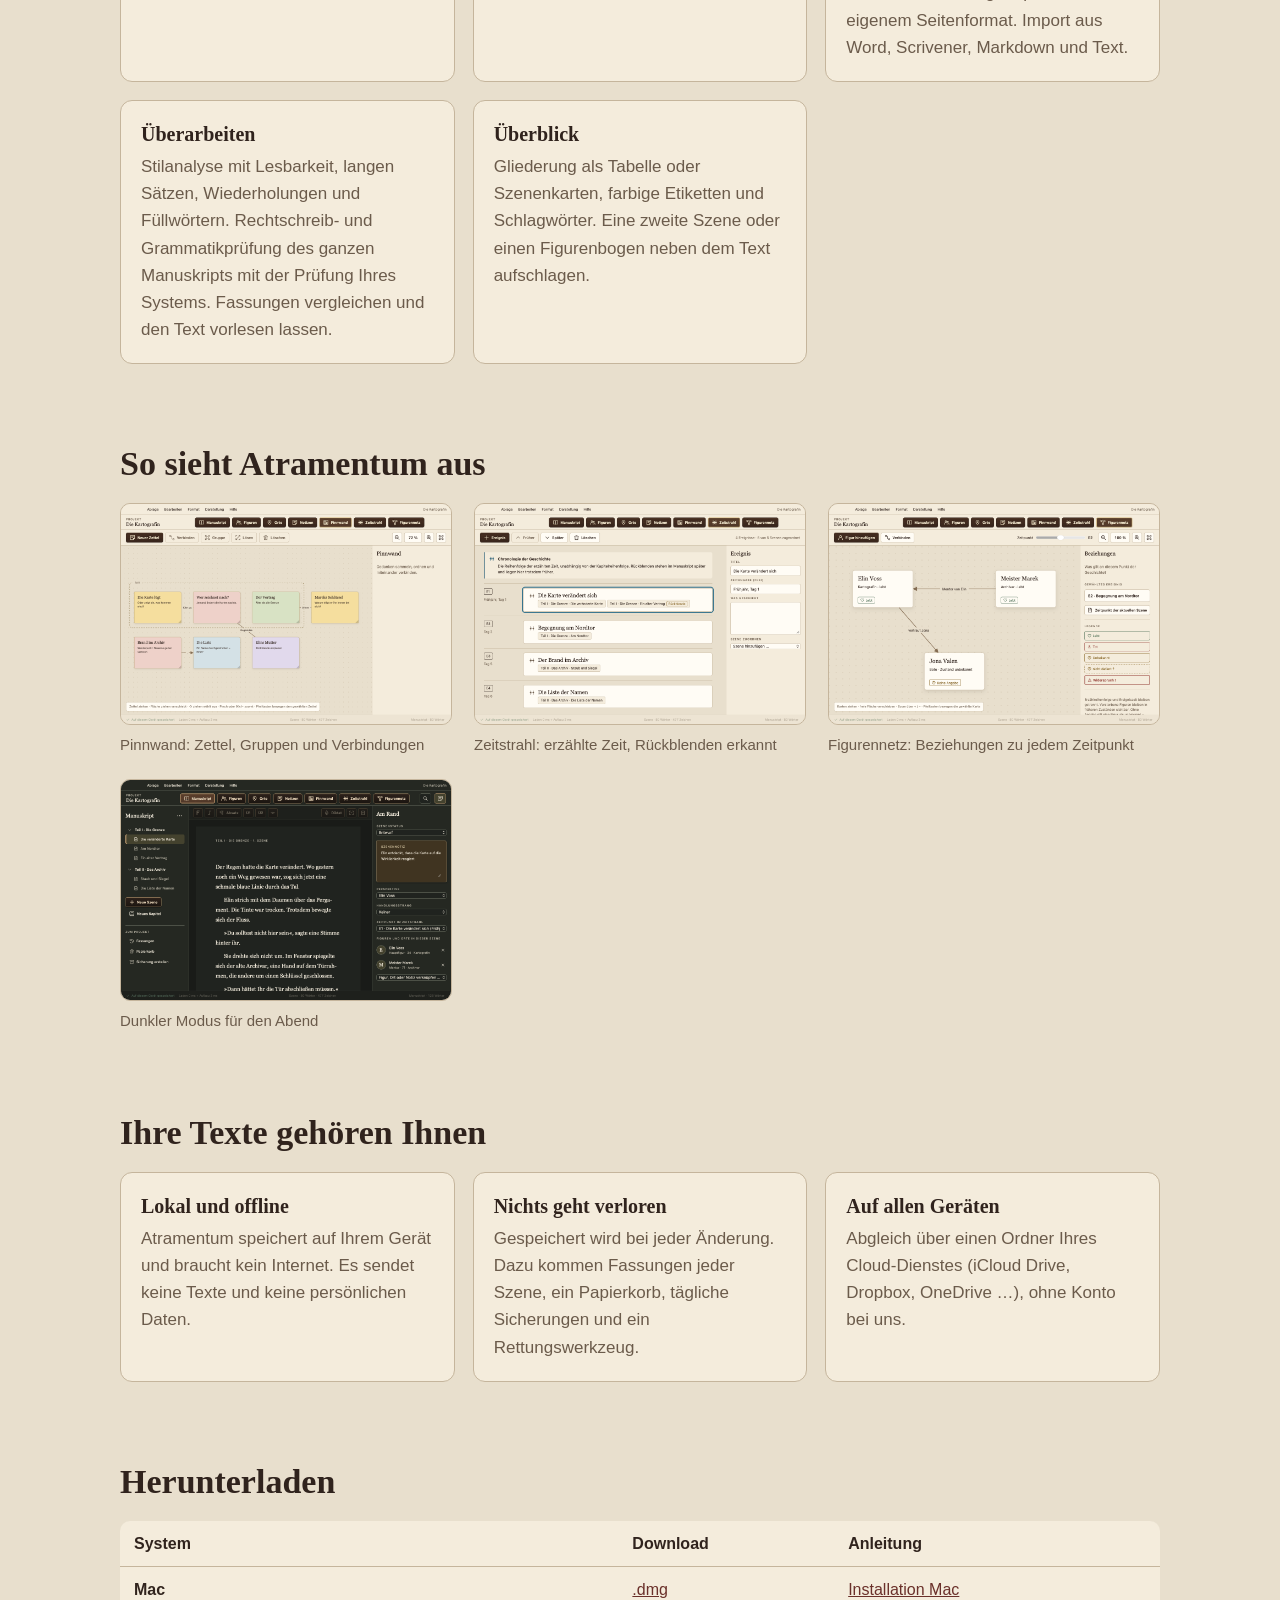
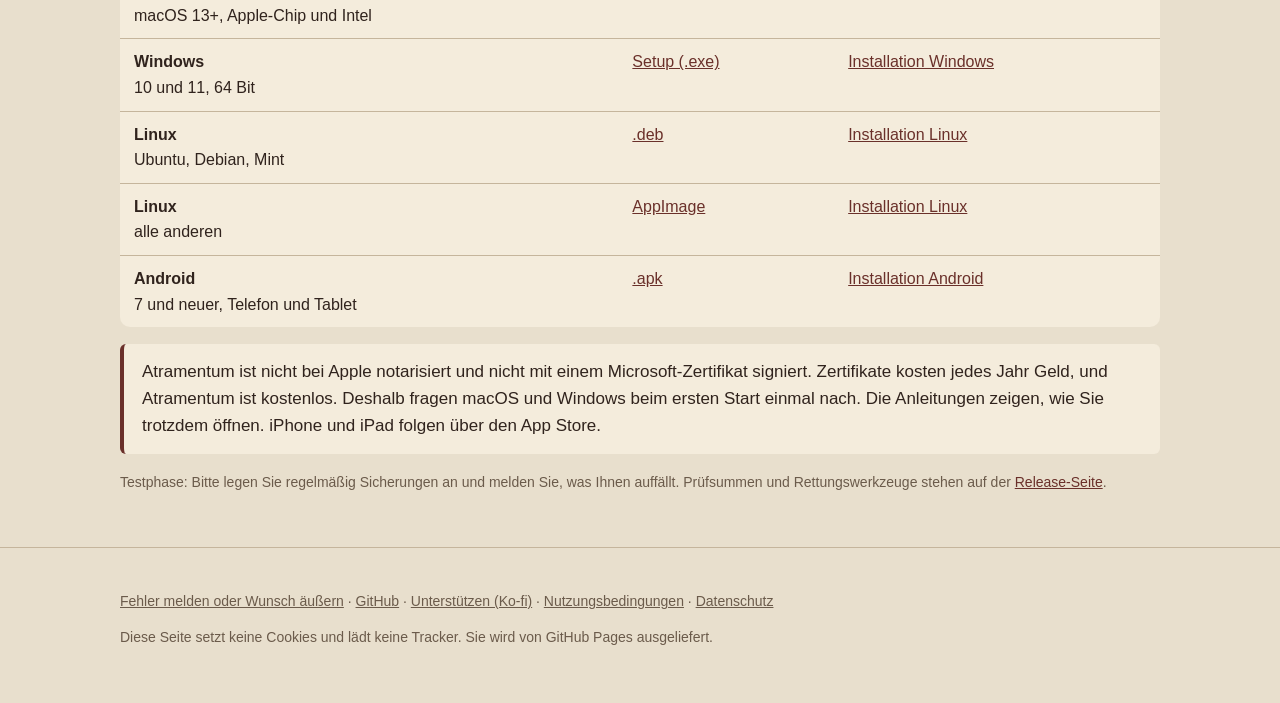
==== commit 28214d54: "Webseite: Version 0.1.9" ====
--- a/docs/index.html
+++ b/docs/index.html
@@ -48,7 +48,7 @@
       <a class="knopf haupt" href="https://github.com/SammiElPadre/Atramentum/releases/latest" data-hauptdownload="Für {system} herunterladen">Kostenlos herunterladen</a>
       <a class="knopf" href="#download">Alle Systeme</a>
     </div>
-    <p class="klein">Version <span data-version>0.1.8</span> · Testphase · 6 Sprachen<span data-downloads hidden> · <span data-zahl></span> Downloads</span></p>
+    <p class="klein">Version <span data-version>0.1.9</span> · Testphase · 6 Sprachen<span data-downloads hidden> · <span data-zahl></span> Downloads</span></p>
     <img class="bildschirm" src="bilder/manuskript.png" width="1200" height="800" alt="Atramentum mit Kapiteln und Szenen links, dem Text in der Mitte und den Szenenangaben am Rand">
   </div>
 
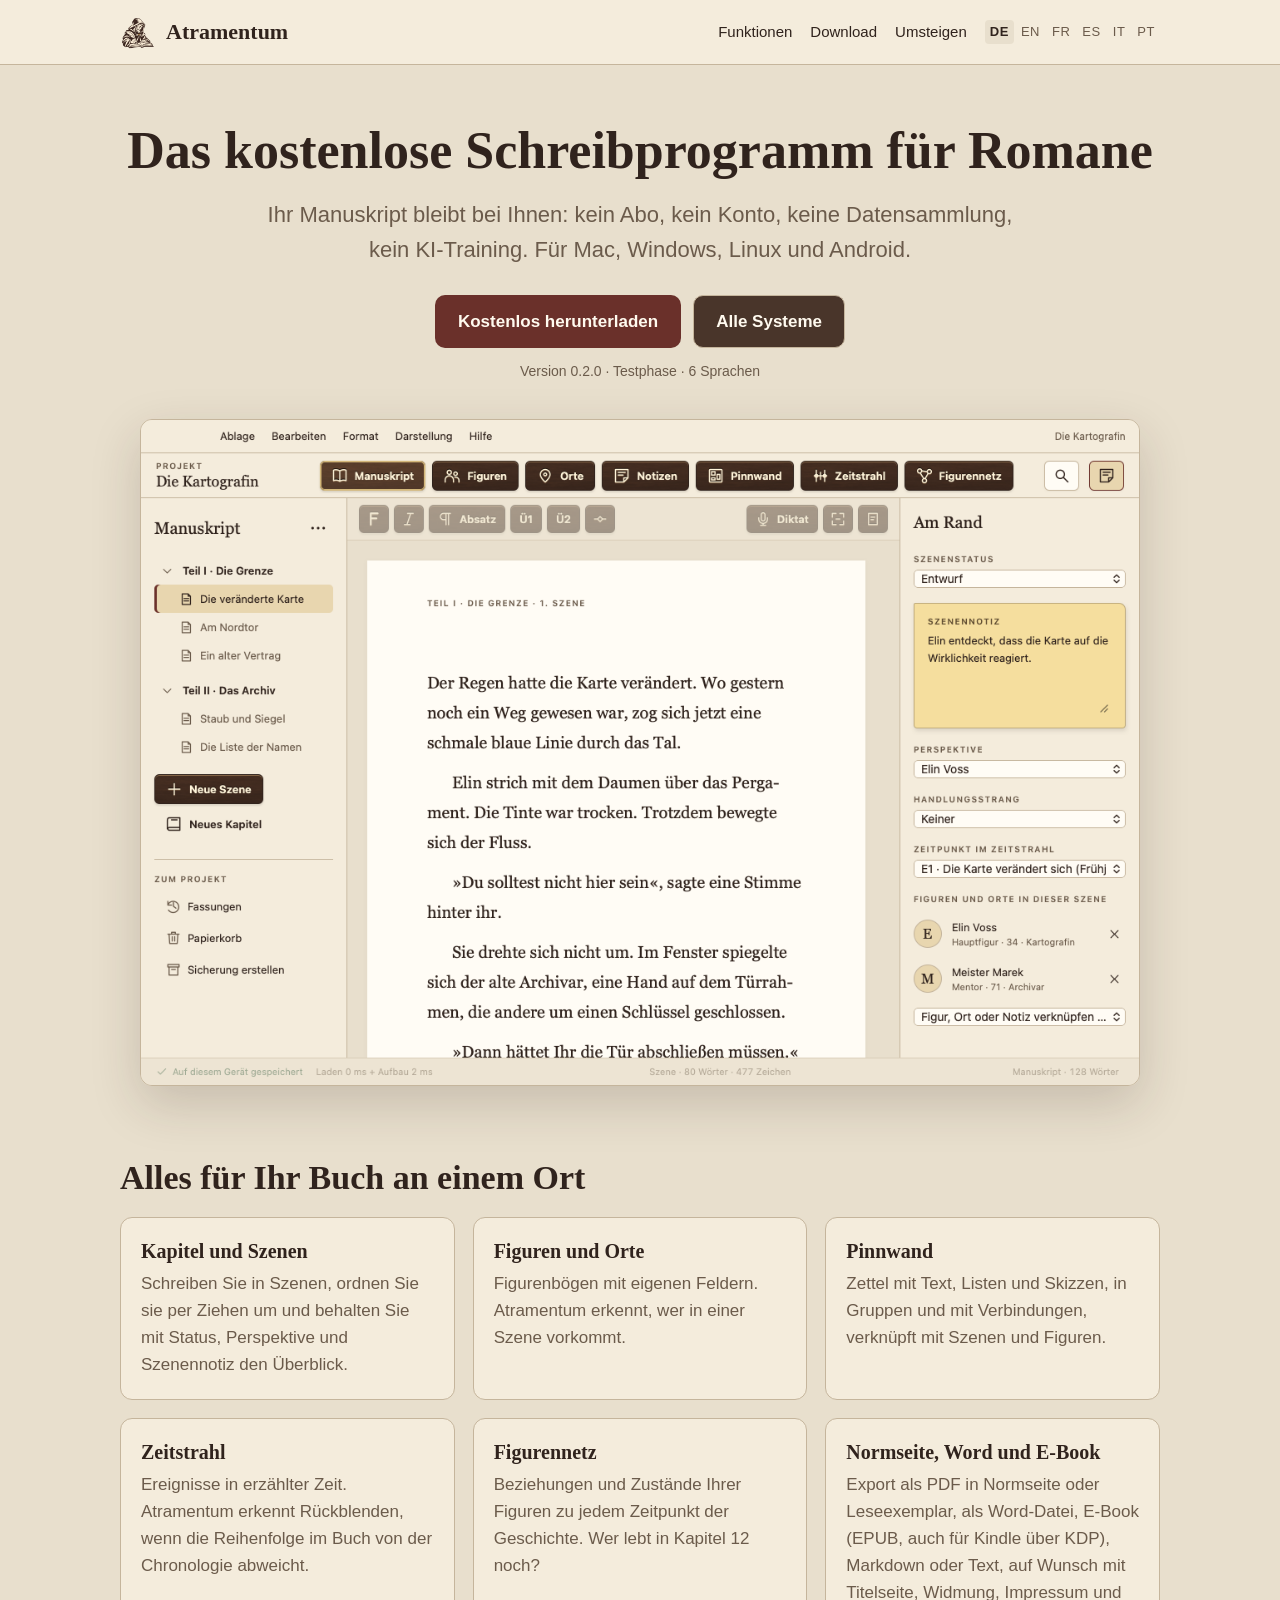
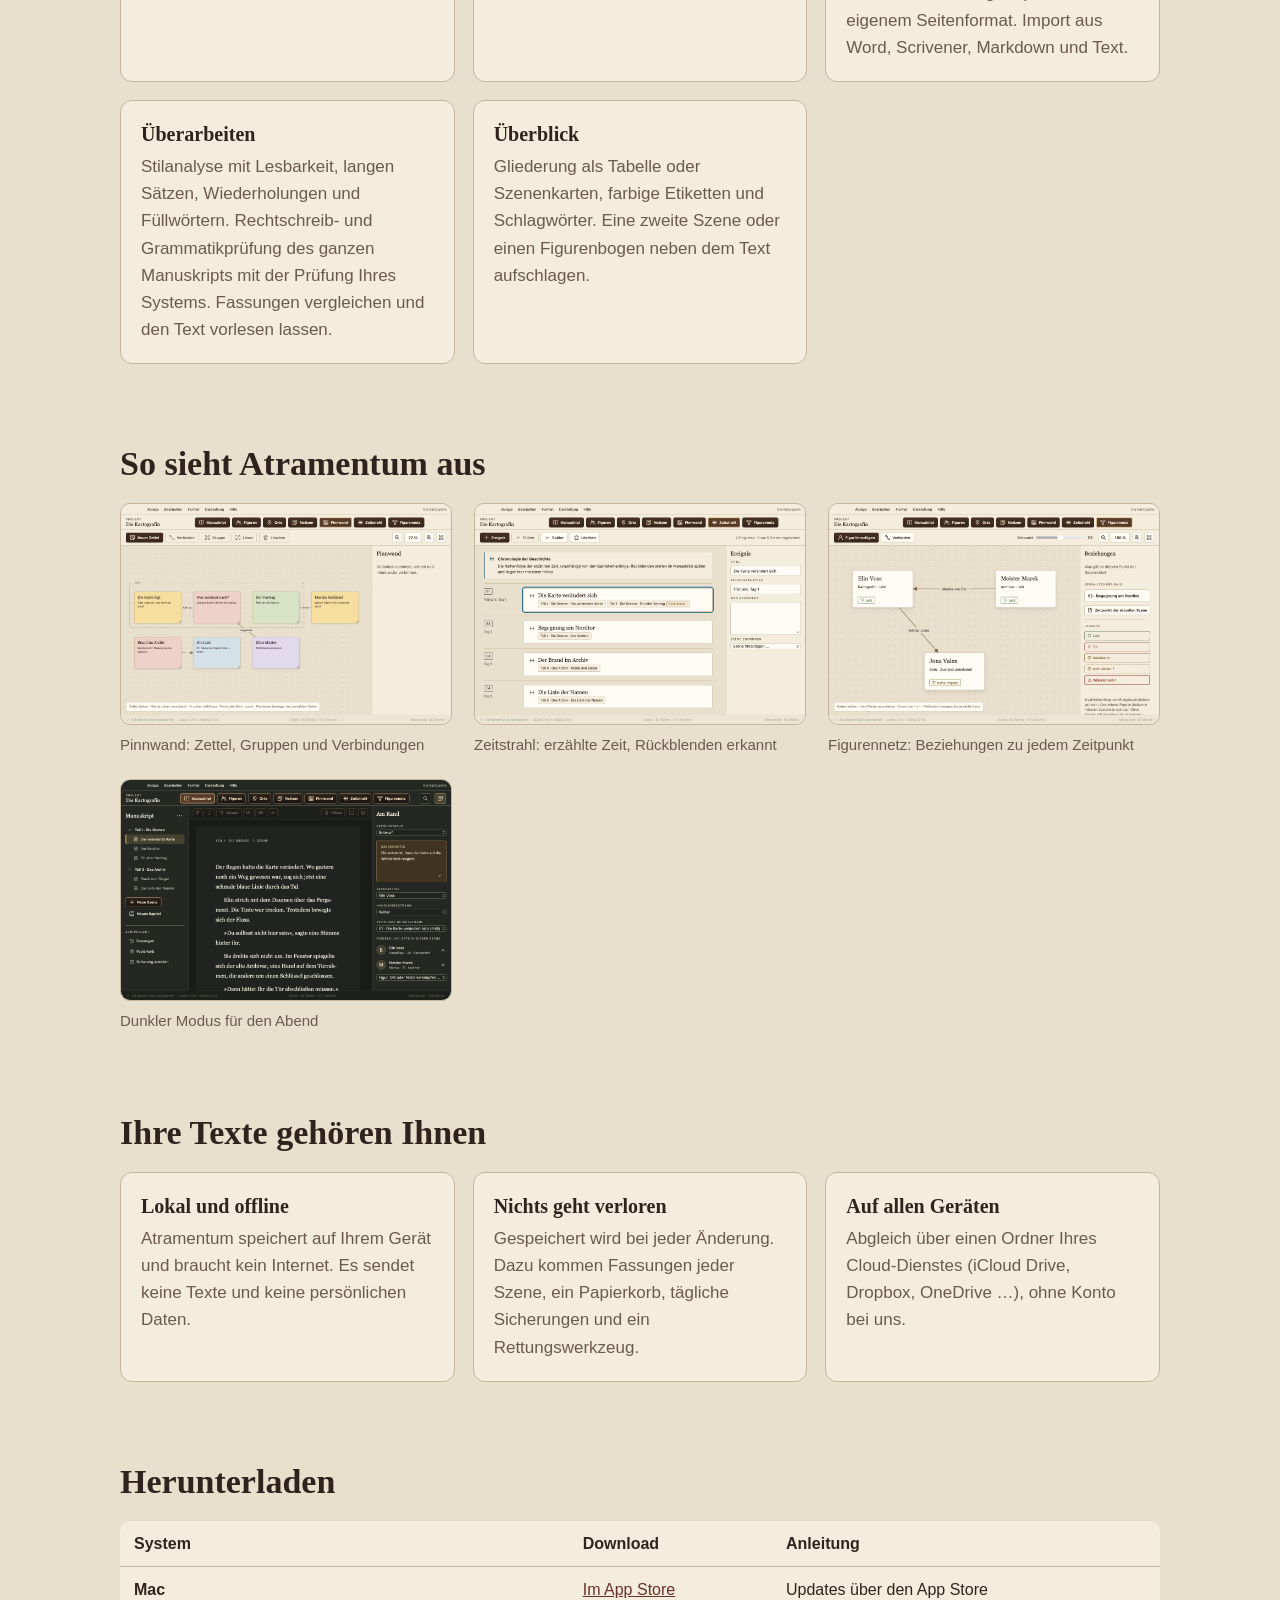
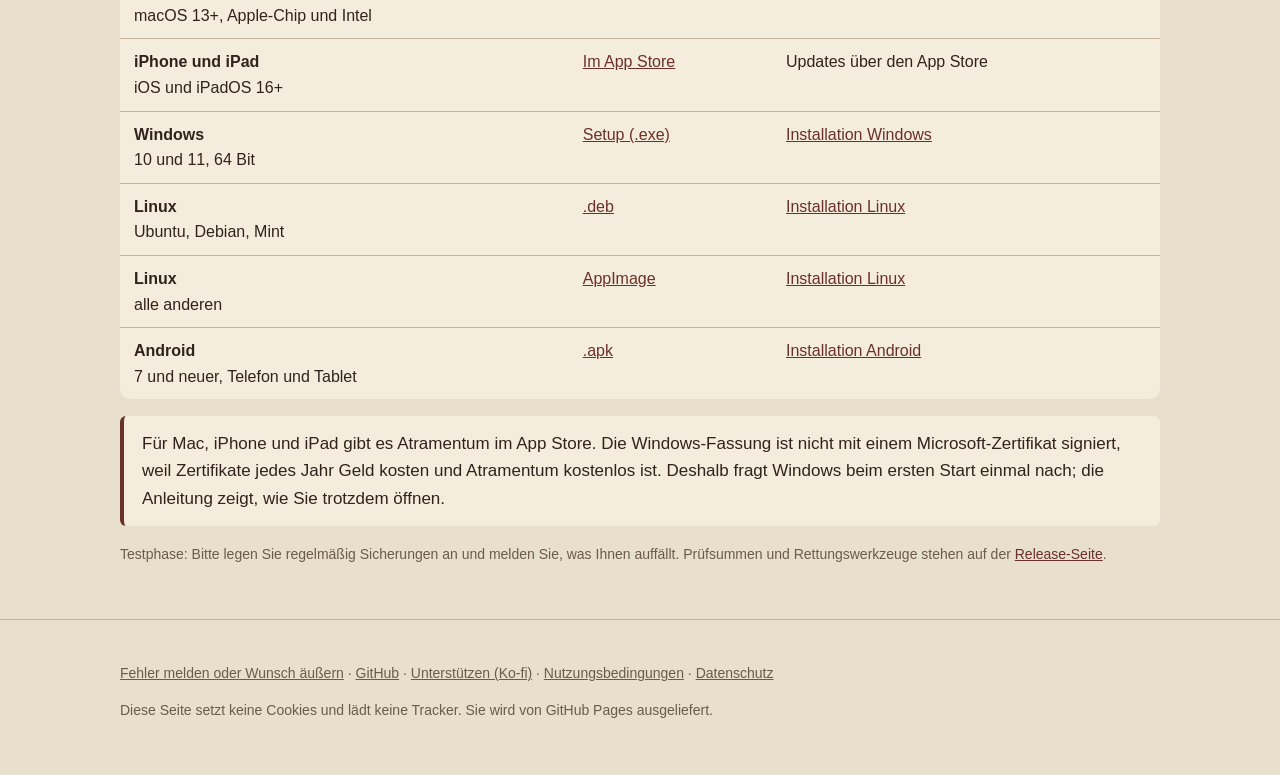
==== commit 11d3dfa8: "Webseite: Mac, iPhone und iPad über den App Store (EU-Store seit 20.11.2026), Version 0.2.0" ====
--- a/docs/index.html
+++ b/docs/index.html
@@ -48,7 +48,7 @@
       <a class="knopf haupt" href="https://github.com/SammiElPadre/Atramentum/releases/latest" data-hauptdownload="Für {system} herunterladen">Kostenlos herunterladen</a>
       <a class="knopf" href="#download">Alle Systeme</a>
     </div>
-    <p class="klein">Version <span data-version>0.1.9</span> · Testphase · 6 Sprachen<span data-downloads hidden> · <span data-zahl></span> Downloads</span></p>
+    <p class="klein">Version <span data-version>0.2.0</span> · Testphase · 6 Sprachen<span data-downloads hidden> · <span data-zahl></span> Downloads</span></p>
     <img class="bildschirm" src="bilder/manuskript.png" width="1200" height="800" alt="Atramentum mit Kapiteln und Szenen links, dem Text in der Mitte und den Szenenangaben am Rand">
   </div>
 
@@ -98,7 +98,8 @@
         <table>
           <thead><tr><th>System</th><th>Download</th><th>Anleitung</th></tr></thead>
           <tbody>
-            <tr><td><strong>Mac</strong><br>macOS 13+, Apple-Chip und Intel</td><td><a data-plattform="mac" href="https://github.com/SammiElPadre/Atramentum/releases/latest">.dmg</a></td><td><a href="https://github.com/SammiElPadre/Atramentum/blob/main/docs/Installation-Mac.txt">Installation Mac</a></td></tr>
+            <tr><td><strong>Mac</strong><br>macOS 13+, Apple-Chip und Intel</td><td><a href="https://apps.apple.com/app/id6834542214">Im App Store</a></td><td>Updates über den App Store</td></tr>
+            <tr><td><strong>iPhone und iPad</strong><br>iOS und iPadOS 16+</td><td><a href="https://apps.apple.com/app/id6834542214">Im App Store</a></td><td>Updates über den App Store</td></tr>
             <tr><td><strong>Windows</strong><br>10 und 11, 64 Bit</td><td><a data-plattform="windows" href="https://github.com/SammiElPadre/Atramentum/releases/latest">Setup (.exe)</a></td><td><a href="https://github.com/SammiElPadre/Atramentum/blob/main/docs/Installation-Windows.txt">Installation Windows</a></td></tr>
             <tr><td><strong>Linux</strong><br>Ubuntu, Debian, Mint</td><td><a data-plattform="linux-deb" href="https://github.com/SammiElPadre/Atramentum/releases/latest">.deb</a></td><td><a href="https://github.com/SammiElPadre/Atramentum/blob/main/docs/Installation-Linux.txt">Installation Linux</a></td></tr>
             <tr><td><strong>Linux</strong><br>alle anderen</td><td><a data-plattform="linux-appimage" href="https://github.com/SammiElPadre/Atramentum/releases/latest">AppImage</a></td><td><a href="https://github.com/SammiElPadre/Atramentum/blob/main/docs/Installation-Linux.txt">Installation Linux</a></td></tr>
@@ -106,7 +107,7 @@
           </tbody>
         </table>
       </div>
-      <p class="hinweis">Atramentum ist nicht bei Apple notarisiert und nicht mit einem Microsoft-Zertifikat signiert. Zertifikate kosten jedes Jahr Geld, und Atramentum ist kostenlos. Deshalb fragen macOS und Windows beim ersten Start einmal nach. Die Anleitungen zeigen, wie Sie trotzdem öffnen. iPhone und iPad folgen über den App Store.</p>
+      <p class="hinweis">Für Mac, iPhone und iPad gibt es Atramentum im App Store. Die Windows-Fassung ist nicht mit einem Microsoft-Zertifikat signiert, weil Zertifikate jedes Jahr Geld kosten und Atramentum kostenlos ist. Deshalb fragt Windows beim ersten Start einmal nach; die Anleitung zeigt, wie Sie trotzdem öffnen.</p>
       <p class="klein">Testphase: Bitte legen Sie regelmäßig Sicherungen an und melden Sie, was Ihnen auffällt. Prüfsummen und Rettungswerkzeuge stehen auf der <a href="https://github.com/SammiElPadre/Atramentum/releases/latest">Release-Seite</a>.</p>
     </div>
   </section>
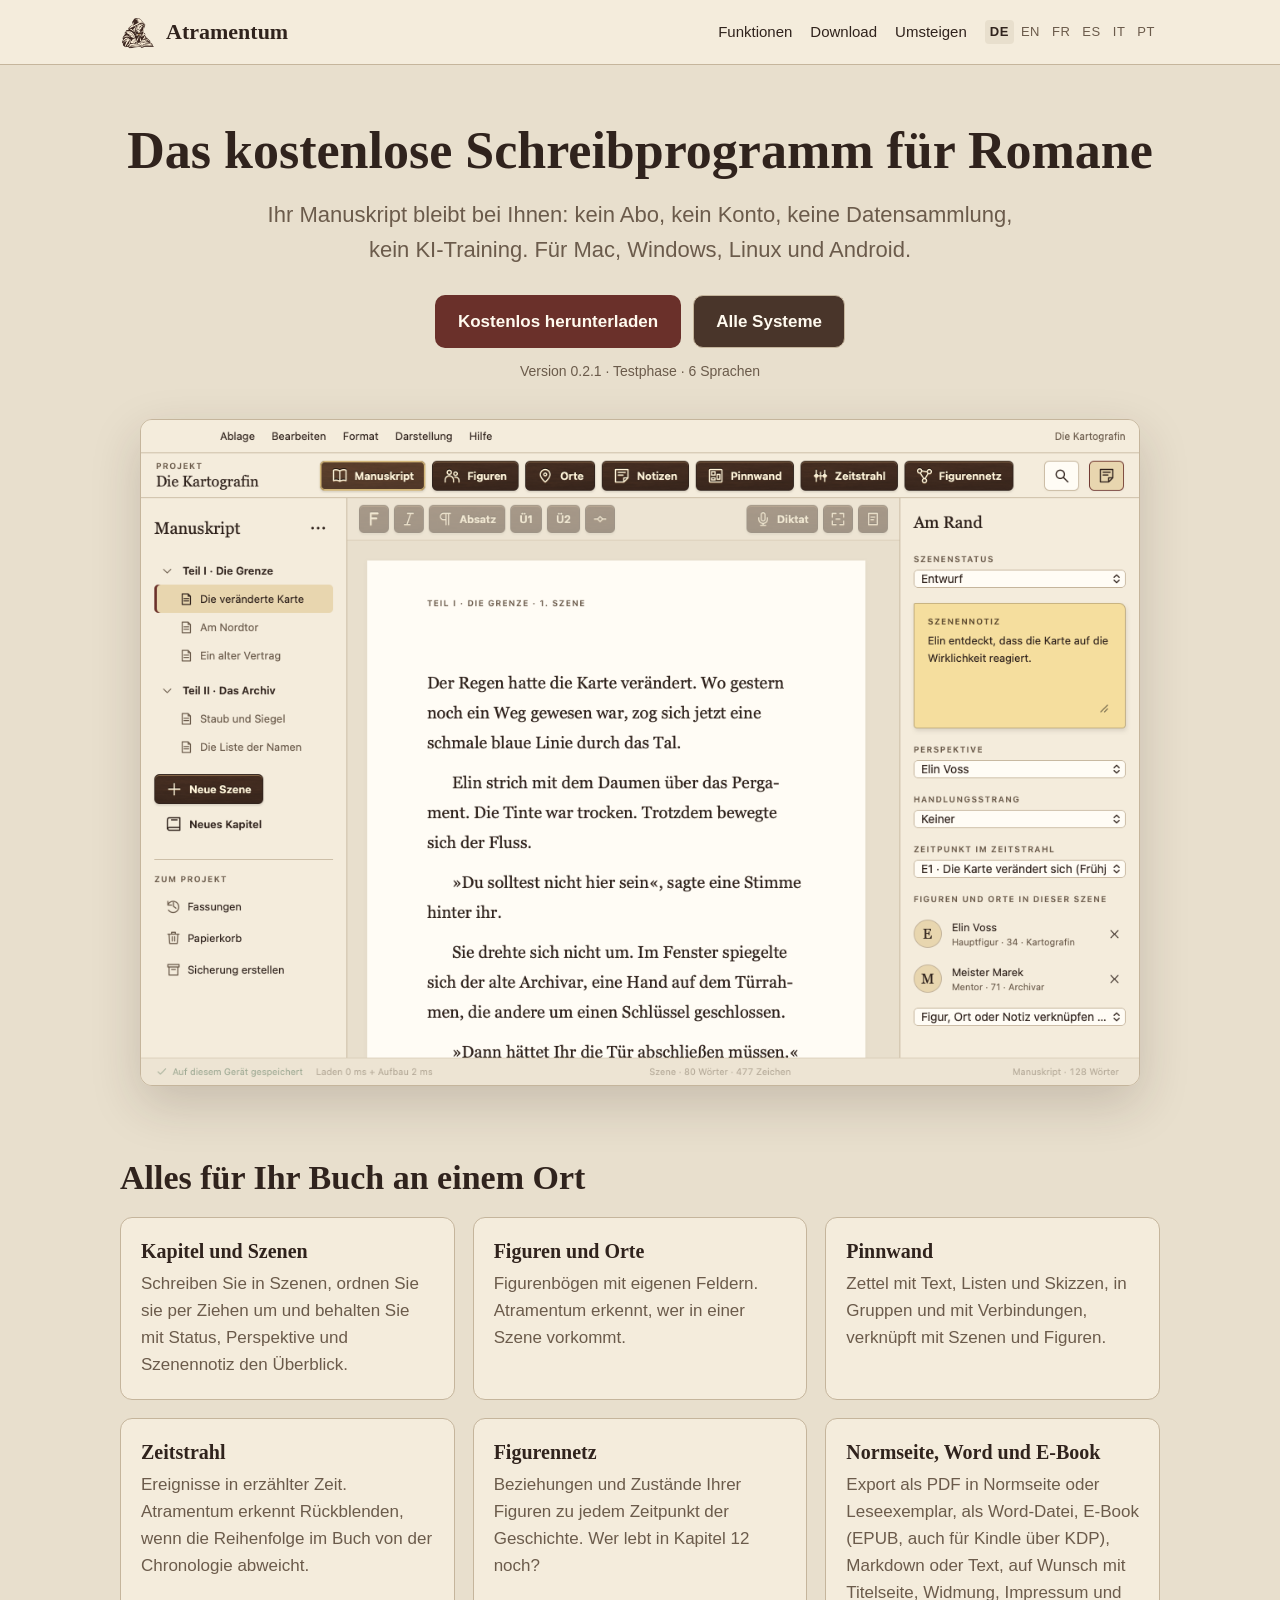
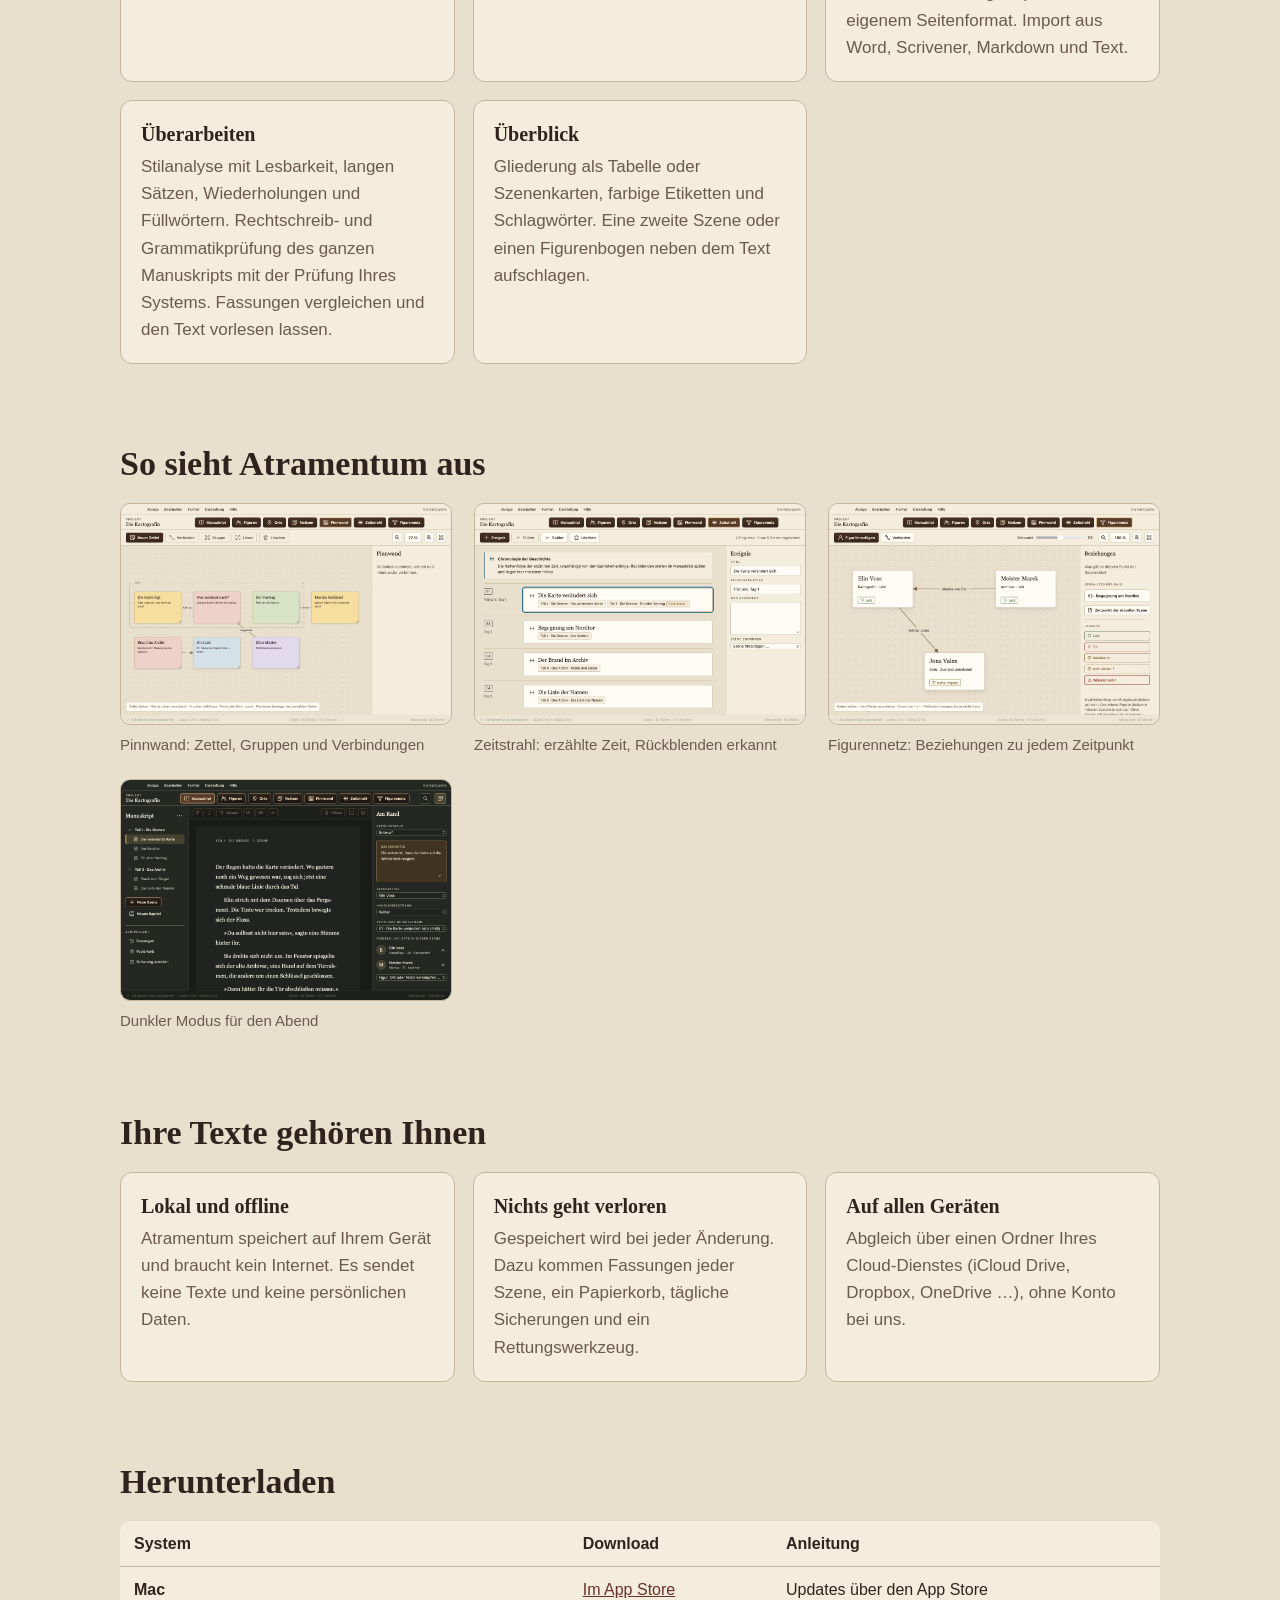
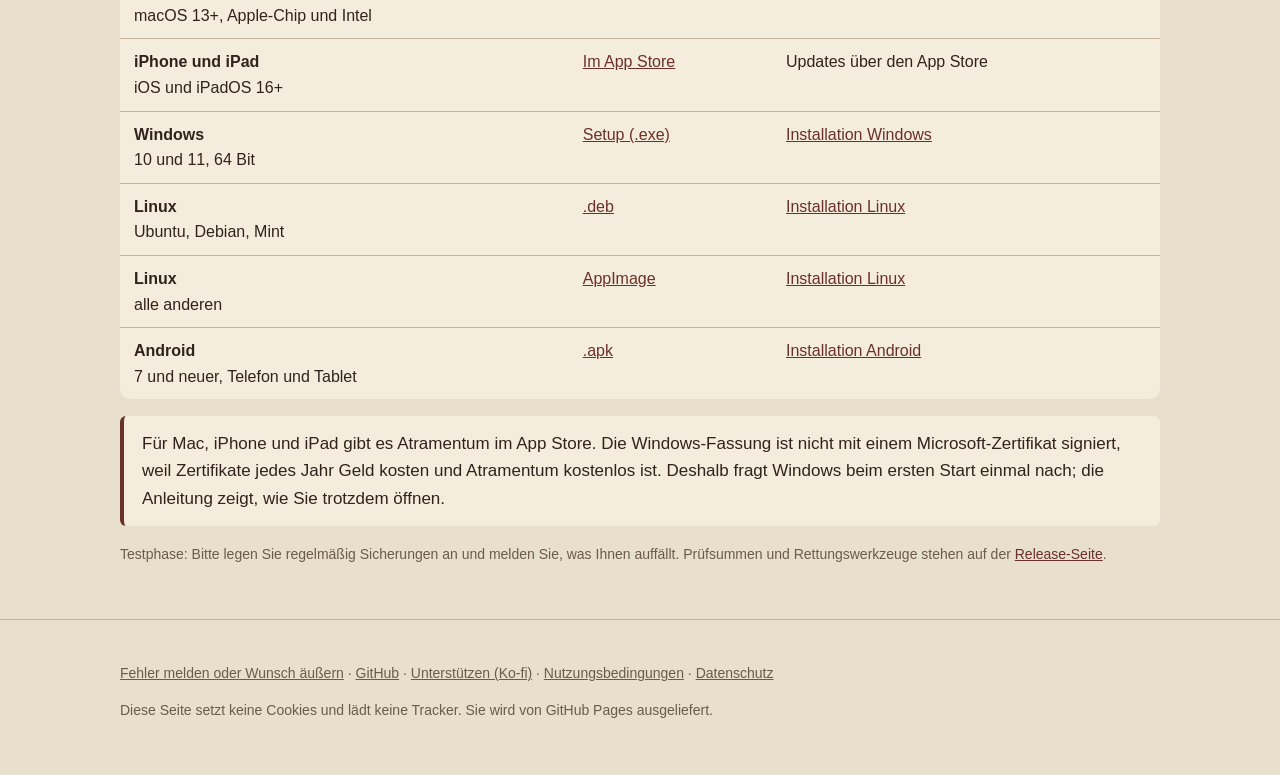
==== commit ad173b92: "Webseite: Version 0.2.1" ====
--- a/docs/index.html
+++ b/docs/index.html
@@ -48,7 +48,7 @@
       <a class="knopf haupt" href="https://github.com/SammiElPadre/Atramentum/releases/latest" data-hauptdownload="Für {system} herunterladen">Kostenlos herunterladen</a>
       <a class="knopf" href="#download">Alle Systeme</a>
     </div>
-    <p class="klein">Version <span data-version>0.2.0</span> · Testphase · 6 Sprachen<span data-downloads hidden> · <span data-zahl></span> Downloads</span></p>
+    <p class="klein">Version <span data-version>0.2.1</span> · Testphase · 6 Sprachen<span data-downloads hidden> · <span data-zahl></span> Downloads</span></p>
     <img class="bildschirm" src="bilder/manuskript.png" width="1200" height="800" alt="Atramentum mit Kapiteln und Szenen links, dem Text in der Mitte und den Szenenangaben am Rand">
   </div>
 
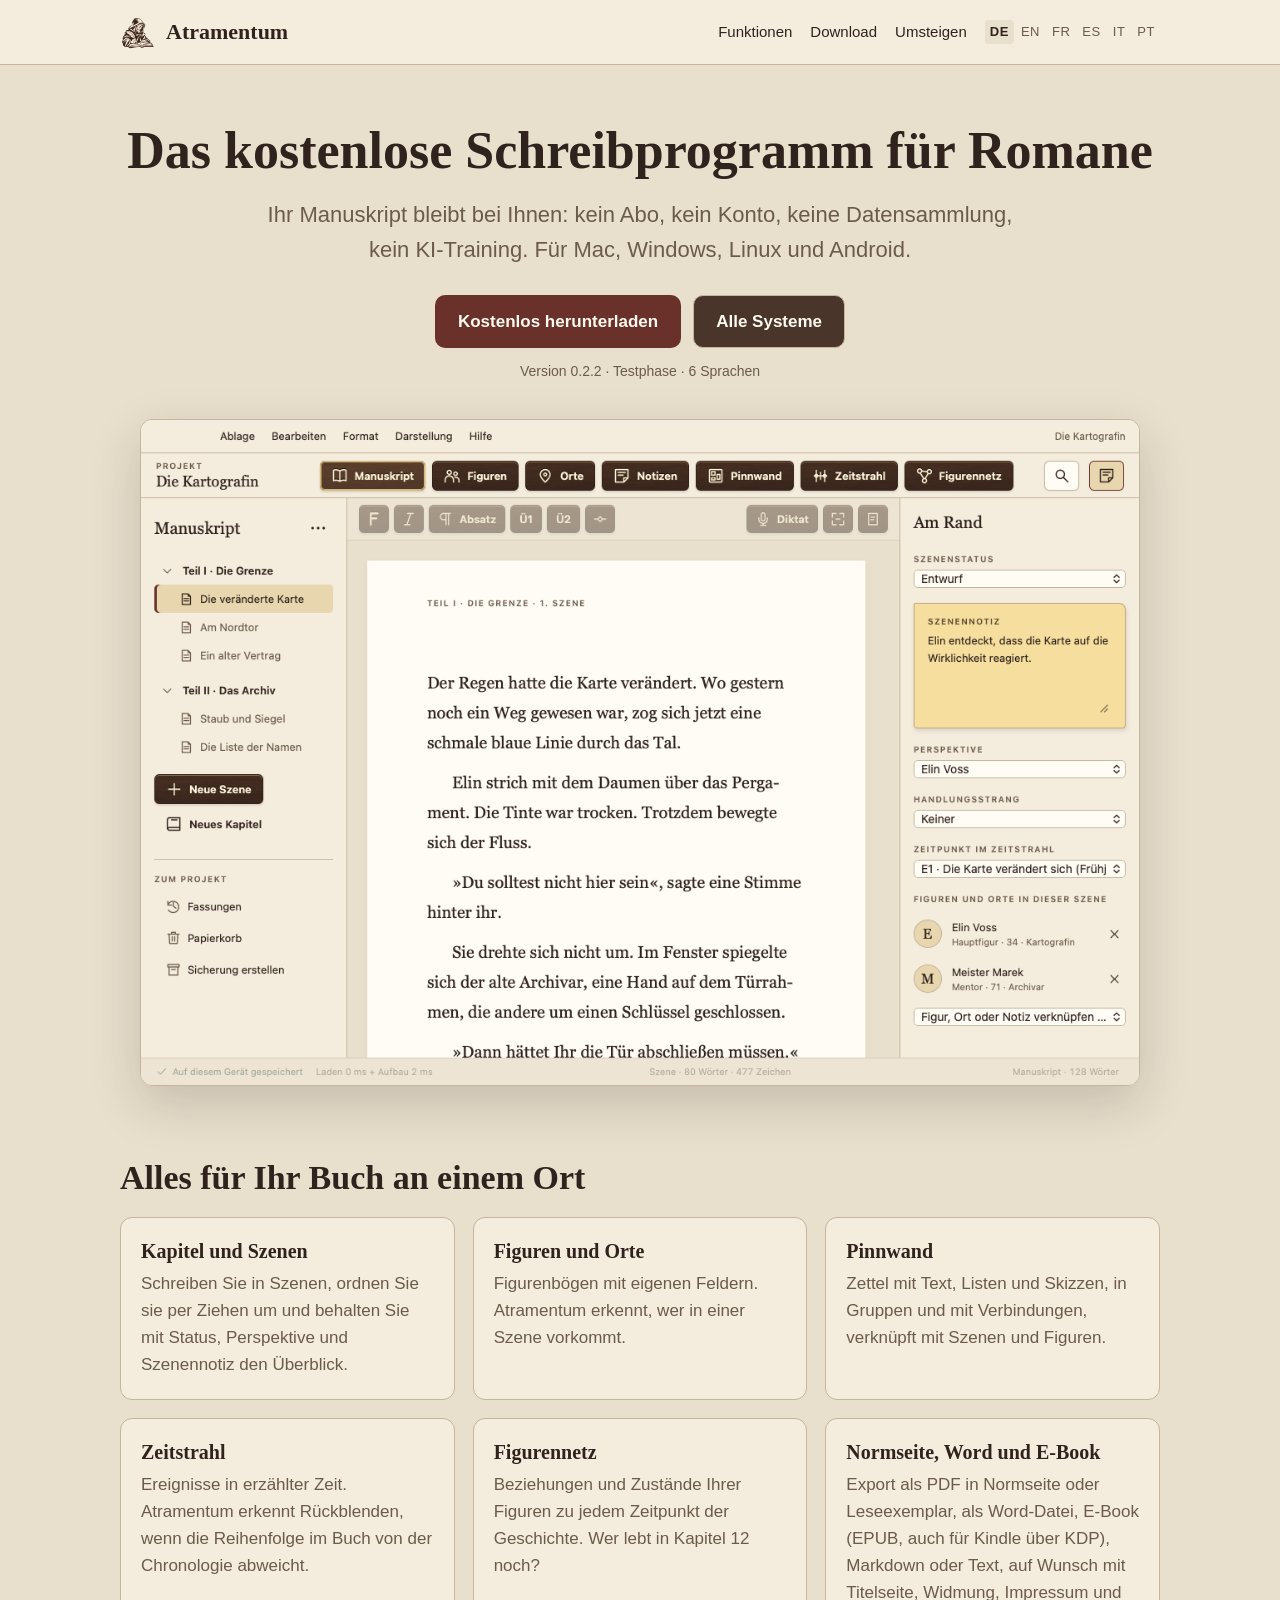
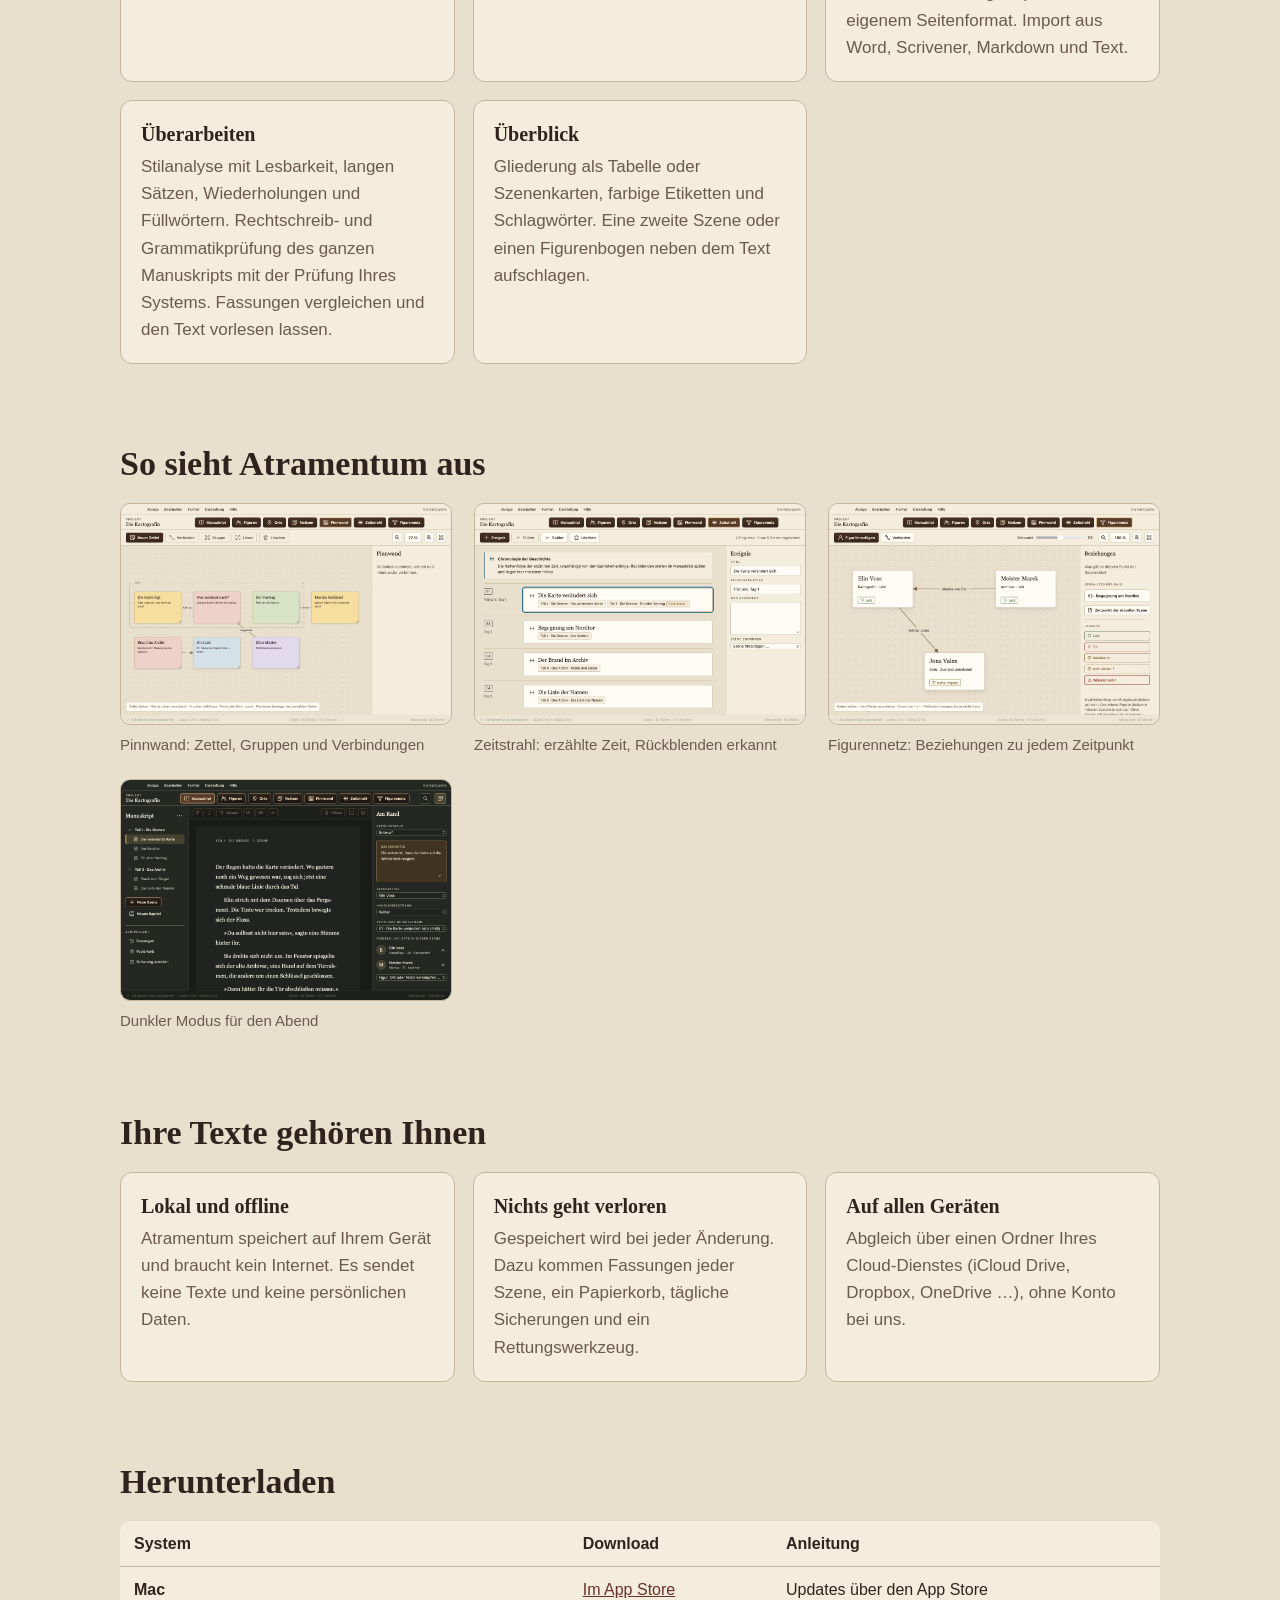
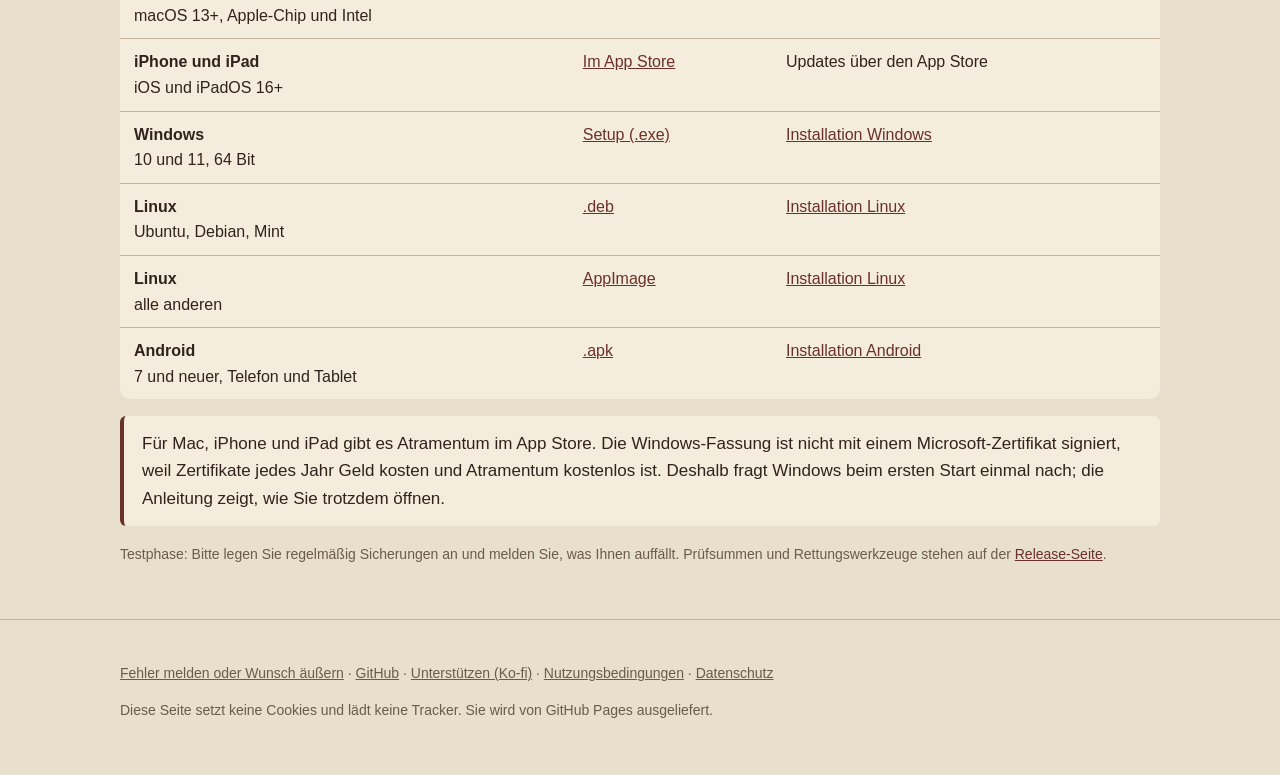
==== commit e65c02d1: "Webseite: Version 0.2.2" ====
--- a/docs/index.html
+++ b/docs/index.html
@@ -48,7 +48,7 @@
       <a class="knopf haupt" href="https://github.com/SammiElPadre/Atramentum/releases/latest" data-hauptdownload="Für {system} herunterladen">Kostenlos herunterladen</a>
       <a class="knopf" href="#download">Alle Systeme</a>
     </div>
-    <p class="klein">Version <span data-version>0.2.1</span> · Testphase · 6 Sprachen<span data-downloads hidden> · <span data-zahl></span> Downloads</span></p>
+    <p class="klein">Version <span data-version>0.2.2</span> · Testphase · 6 Sprachen<span data-downloads hidden> · <span data-zahl></span> Downloads</span></p>
     <img class="bildschirm" src="bilder/manuskript.png" width="1200" height="800" alt="Atramentum mit Kapiteln und Szenen links, dem Text in der Mitte und den Szenenangaben am Rand">
   </div>
 
